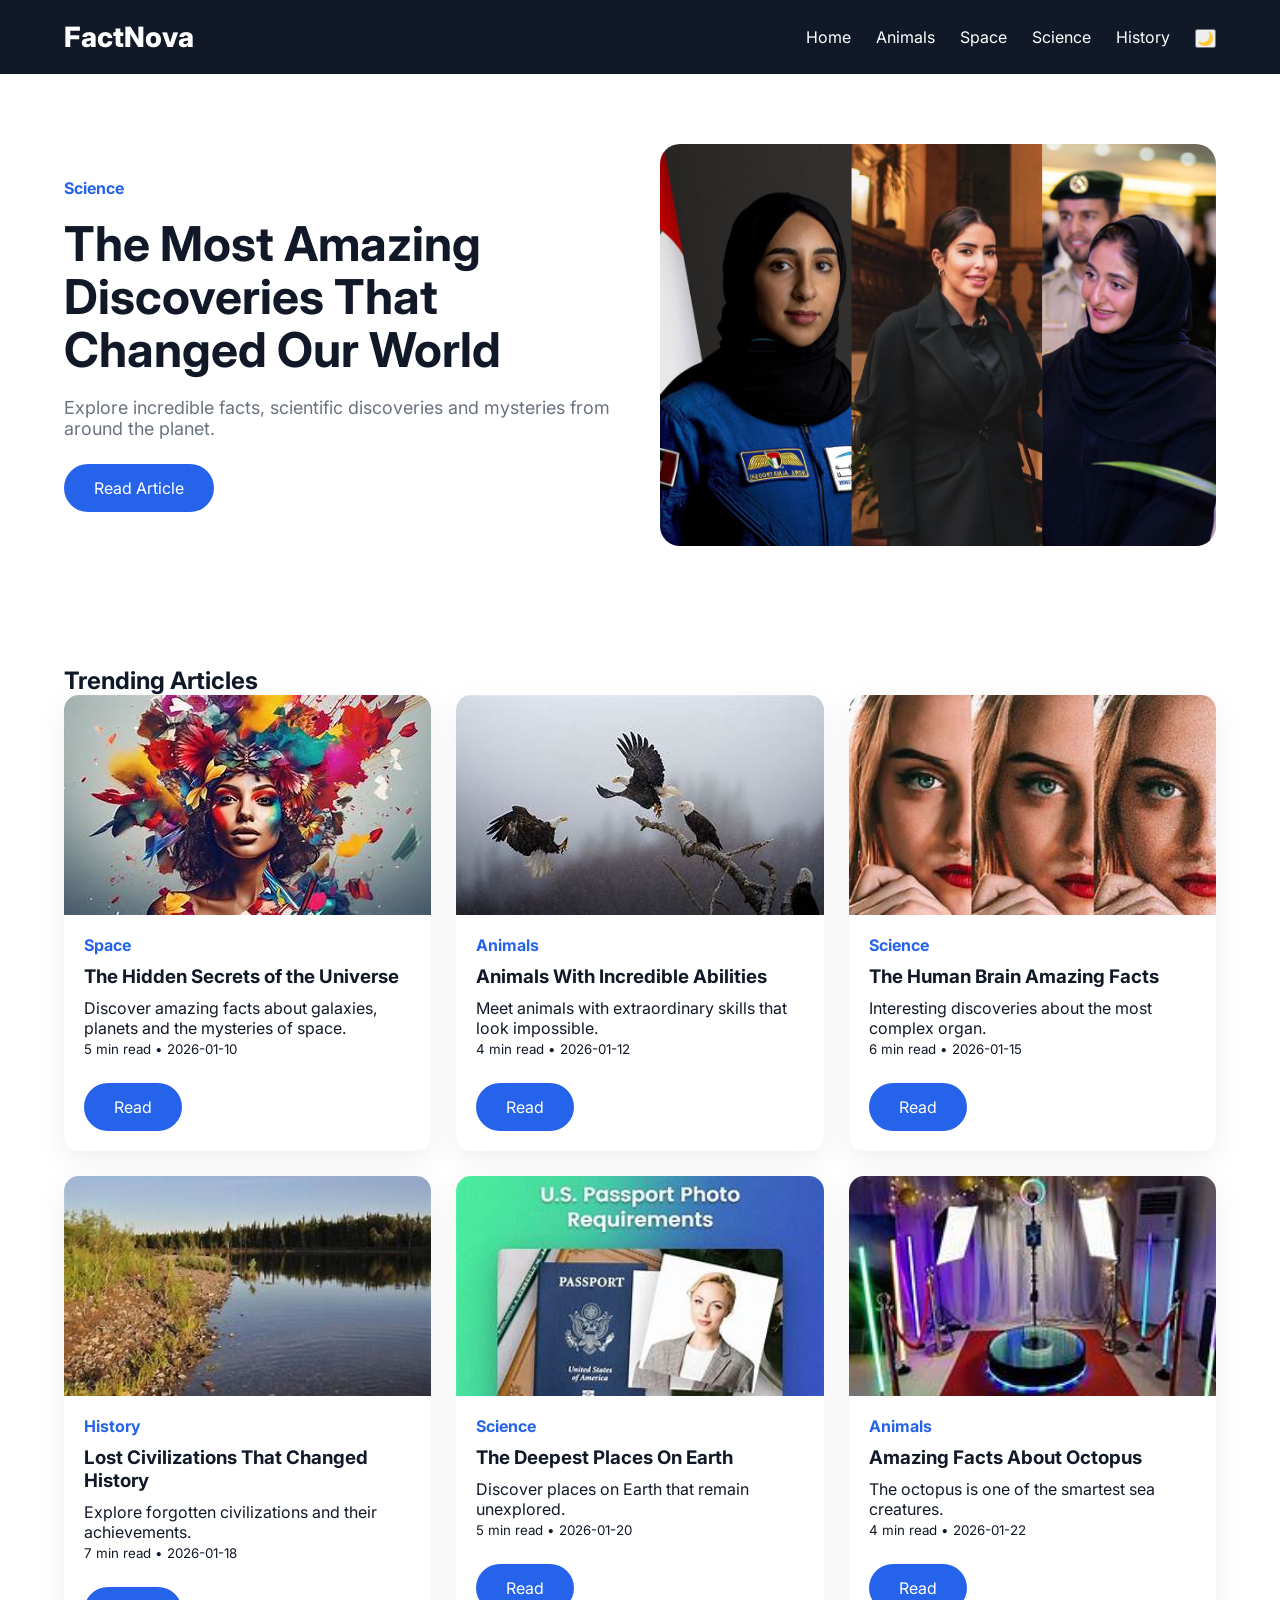
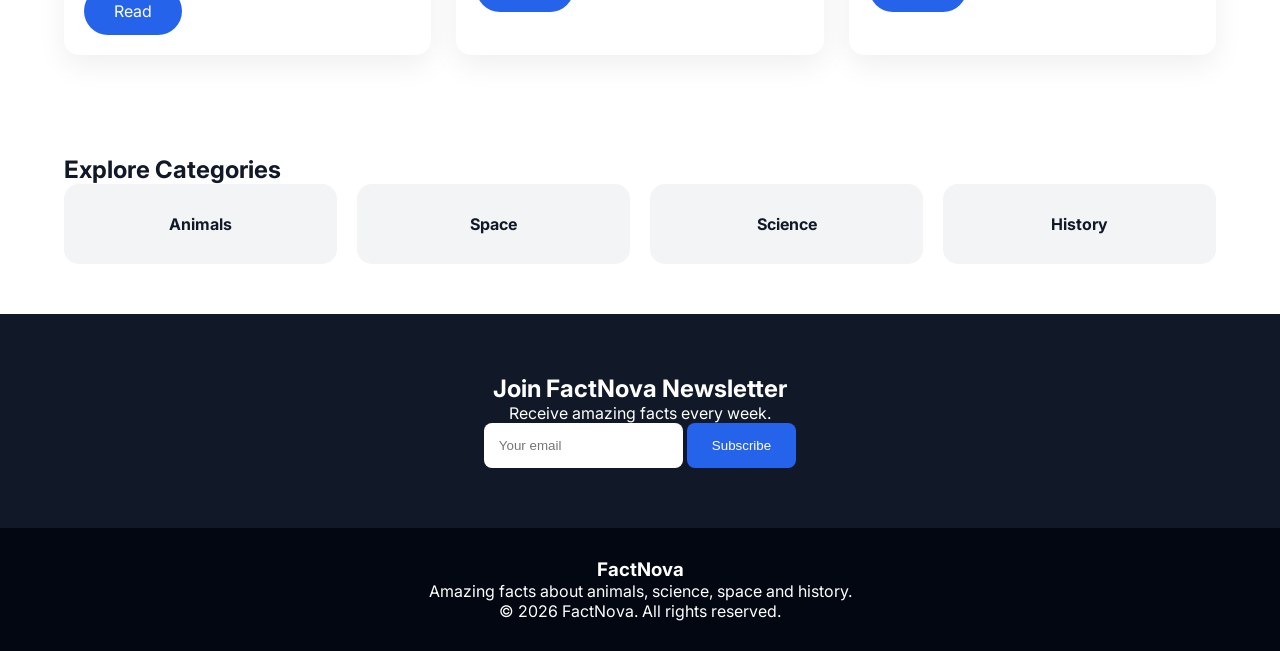
==== index.html @ 646c8212 "First commit" ====
<!DOCTYPE html>
<html lang="en">

<head>
<meta charset="UTF-8">
<meta name="viewport" content="width=device-width, initial-scale=1.0">

<title>FactNova - Amazing Facts About Everything</title>

<meta name="description" content="Discover amazing facts about animals, space, science, history and mysterious places.">

<meta property="og:title" content="FactNova">
<meta property="og:description" content="Explore the world's most fascinating facts.">
<meta property="og:type" content="website">

<link rel="icon" href="assets/favicon.png">

<link rel="stylesheet" href="css/style.css">
<link rel="stylesheet" href="css/responsive.css">

</head>


<body>


<!-- HEADER -->
<div id="header"></div>



<!-- HERO -->

<section class="hero">

<div class="hero-content">

<span class="category">
Science
</span>

<h1>
The Most Amazing Discoveries That Changed Our World
</h1>

<p>
Explore incredible facts, scientific discoveries and mysteries from around the planet.
</p>

<a href="article.html?id=1" class="btn">
Read Article
</a>

</div>


<div class="hero-image">

<img src="assets/images/hero.jpg" alt="FactNova featured article">

</div>


</section>



<!-- TRENDING -->

<section class="container">

<h2>
Trending Articles
</h2>


<div id="trending" class="articles-grid"></div>


</section>



<!-- CATEGORIES -->


<section class="container categories">


<h2>
Explore Categories
</h2>


<div class="category-grid">


<a href="category.html?cat=Animals">
Animals
</a>


<a href="category.html?cat=Space">
Space
</a>


<a href="category.html?cat=Science">
Science
</a>


<a href="category.html?cat=History">
History
</a>


</div>


</section>





<!-- NEWSLETTER -->

<section class="newsletter">


<h2>
Join FactNova Newsletter
</h2>


<p>
Receive amazing facts every week.
</p>


<form>

<input 
type="email" 
placeholder="Your email">


<button>
Subscribe
</button>


</form>


</section>




<!-- FOOTER -->

<div id="footer"></div>



<script src="js/app.js"></script>


</body>

</html>
---- css/style.css ----
@import url('https://fonts.googleapis.com/css2?family=Inter:wght@400;600;700;800&display=swap');


:root{

--primary:#2563eb;
--dark:#111827;
--light:#ffffff;
--gray:#6b7280;

}



*{

margin:0;
padding:0;
box-sizing:border-box;

}



body{

font-family:'Inter',sans-serif;
background:#fff;
color:#111827;

}



img{

max-width:100%;
display:block;

}



a{

text-decoration:none;
color:inherit;

}



.container{

width:90%;
max-width:1200px;
margin:auto;
padding:50px 0;

}



/* HEADER */


header{

background:var(--dark);
color:white;
padding:20px 5%;

}


.navbar{

display:flex;
justify-content:space-between;
align-items:center;

}



.logo{

font-size:28px;
font-weight:800;

}



nav ul{

display:flex;
gap:25px;
list-style:none;

}



nav a:hover{

color:#60a5fa;

}




/* HERO */


.hero{

display:flex;
align-items:center;
gap:40px;
padding:70px 5%;

}


.hero-content{

flex:1;

}


.hero h1{

font-size:48px;
line-height:1.1;
margin:20px 0;

}



.hero p{

color:var(--gray);
font-size:18px;

}



.category{

color:var(--primary);
font-weight:700;

}



.hero-image{

flex:1;

}



.hero-image img{

border-radius:20px;

}



.btn{

display:inline-block;
margin-top:25px;
background:var(--primary);
color:white;
padding:14px 30px;
border-radius:30px;

}




/* ARTICLES */


.articles-grid{

display:grid;
grid-template-columns:repeat(3,1fr);
gap:25px;

}



.card{

border-radius:15px;
overflow:hidden;
background:white;
box-shadow:0 10px 30px #0001;

}


.card img{

height:220px;
width:100%;
object-fit:cover;

}


.card-content{

padding:20px;

}


.card h3{

margin:10px 0;

}




/* CATEGORY */


.category-grid{

display:grid;
grid-template-columns:repeat(4,1fr);
gap:20px;

}



.category-grid a{

padding:30px;
background:#f3f4f6;
text-align:center;
border-radius:15px;
font-weight:bold;

}



/* NEWSLETTER */


.newsletter{

background:#111827;
color:white;
padding:60px 5%;
text-align:center;

}



.newsletter input{

padding:15px;
border-radius:8px;
border:none;

}


.newsletter button{

padding:15px 25px;
background:#2563eb;
color:white;
border:none;
border-radius:8px;

}



/* FOOTER */


footer{

background:#030712;
color:white;
text-align:center;
padding:30px;

}
.dark{

background:#0f172a;
color:white;

}


.dark .card{

background:#1e293b;

}


.dark .category-grid a{

background:#1e293b;
color:white;

}


.dark header{

background:#020617;

}
.article-page{

width:90%;
max-width:900px;
margin:auto;
padding:50px 0;

}


.article-cover{

width:100%;
border-radius:20px;

}


.article-info{

margin:30px 0;

}


.article-info h1{

font-size:45px;
margin:20px 0;

}


.article-text{

font-size:18px;
line-height:1.8;

}


.toc{

background:#f3f4f6;
padding:20px;
border-radius:15px;
margin:30px 0;

}



.ad-box{

height:120px;
background:#eee;
display:flex;
align-items:center;
justify-content:center;
margin:40px 0;
color:#777;

}


.share{

margin:40px 0;

}
---- css/responsive.css ----
@media(max-width:900px){


.hero{

flex-direction:column;

}



.hero h1{

font-size:35px;

}



.articles-grid{

grid-template-columns:repeat(2,1fr);

}



.category-grid{

grid-template-columns:repeat(2,1fr);

}



}



@media(max-width:600px){


nav ul{

display:none;

}



.articles-grid{

grid-template-columns:1fr;

}



.category-grid{

grid-template-columns:1fr;

}



.container{

width:95%;

}


}
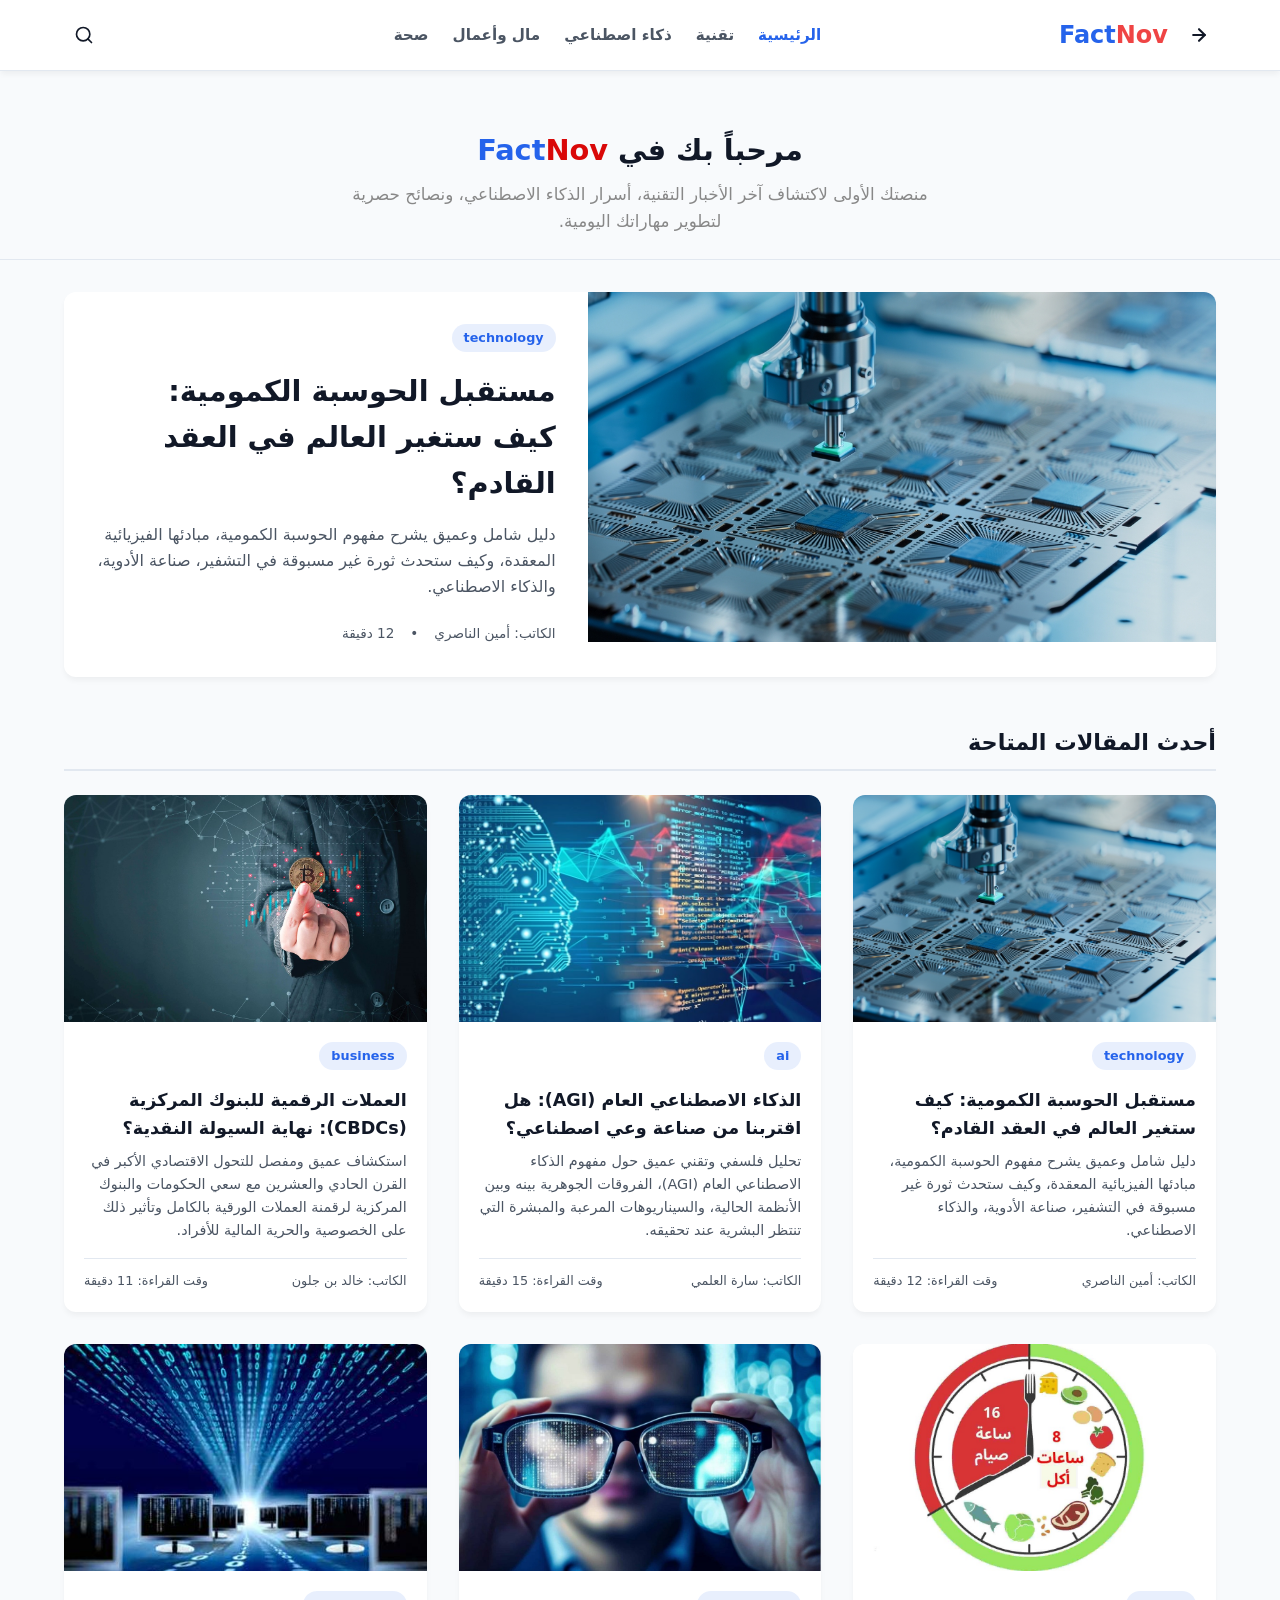
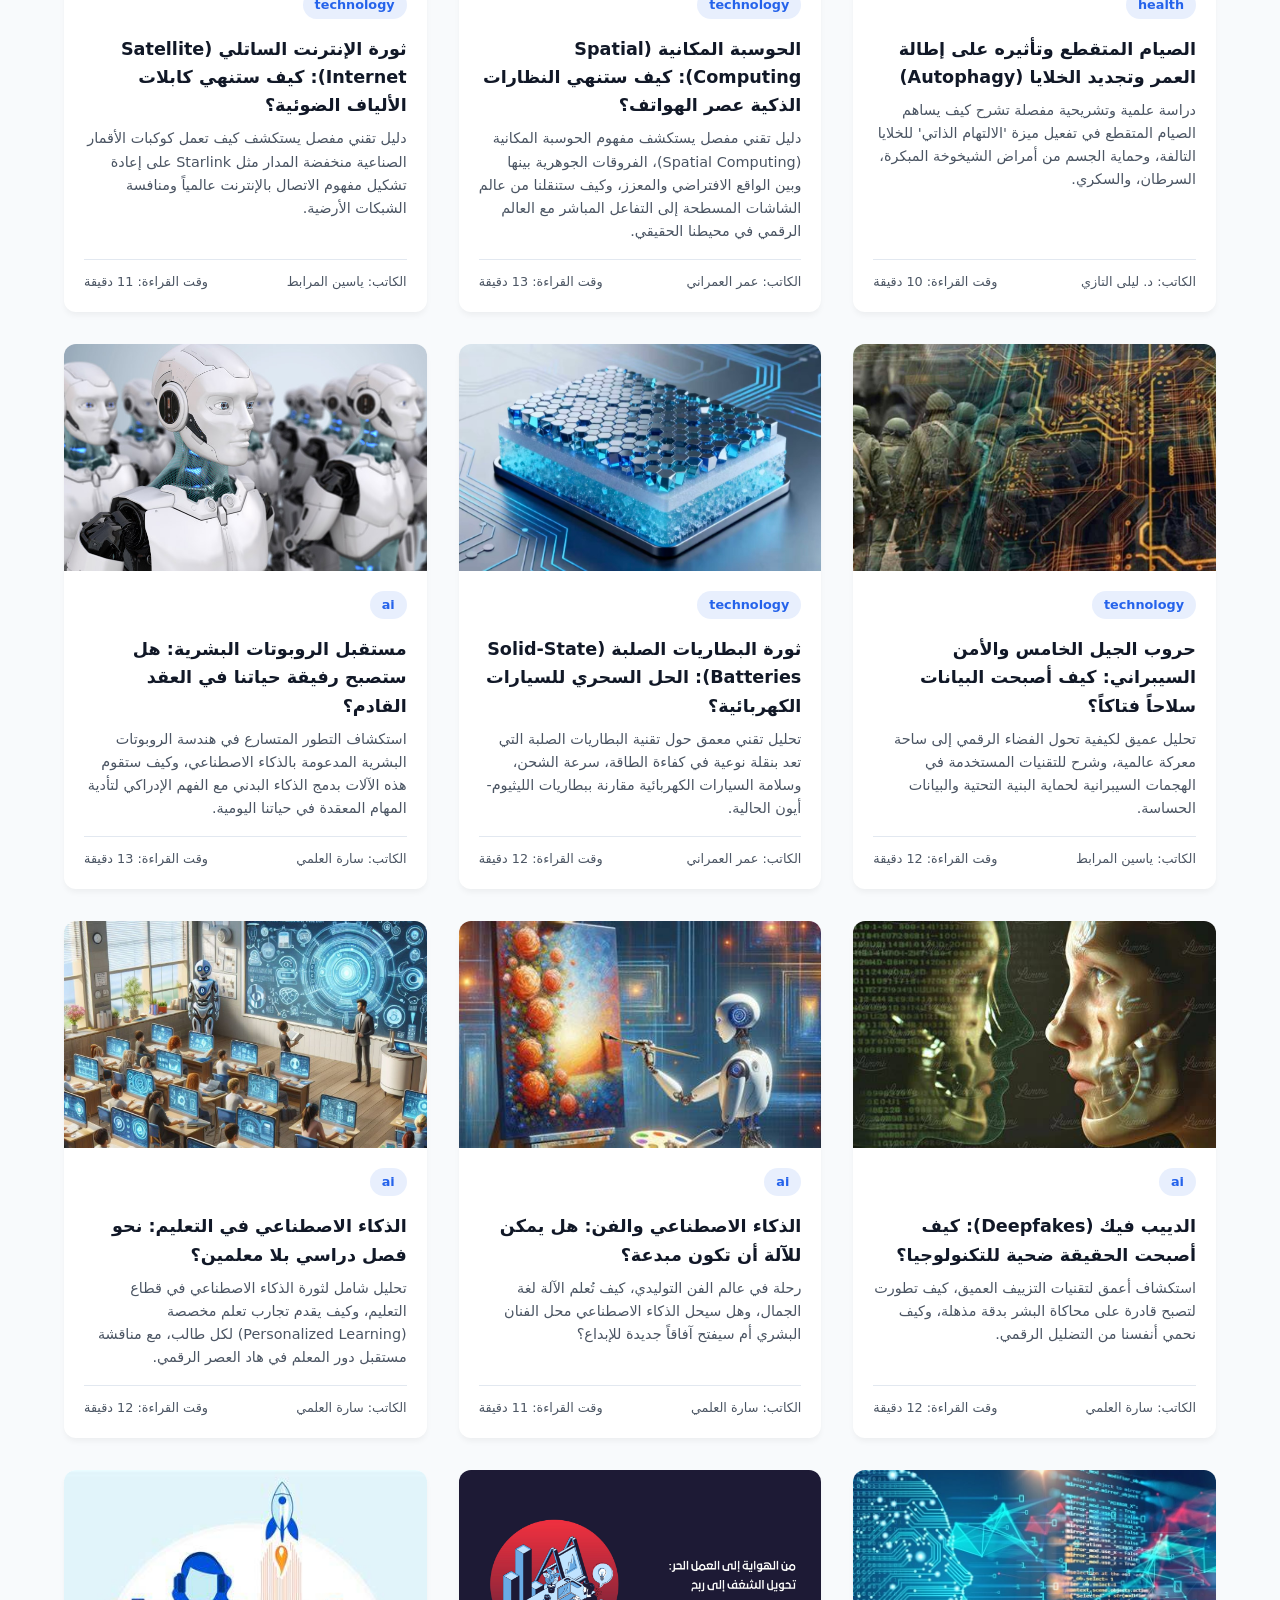
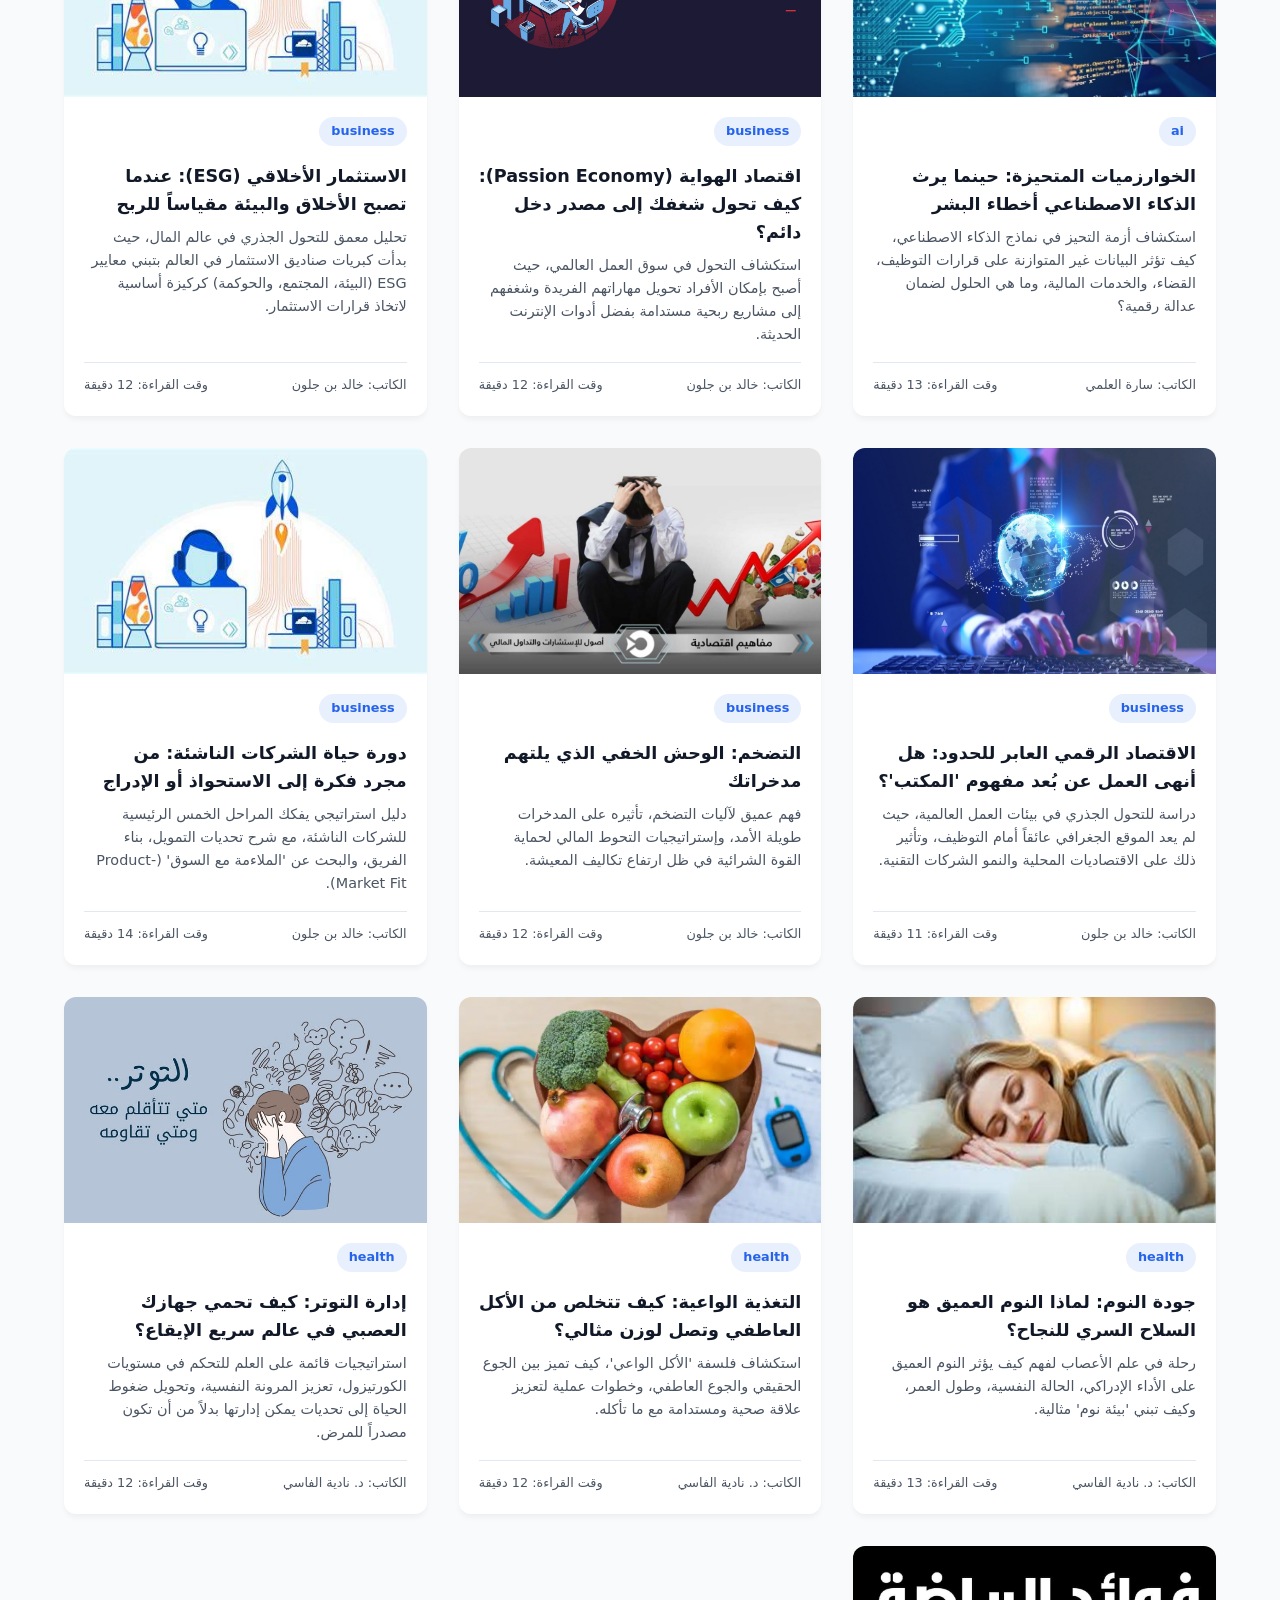
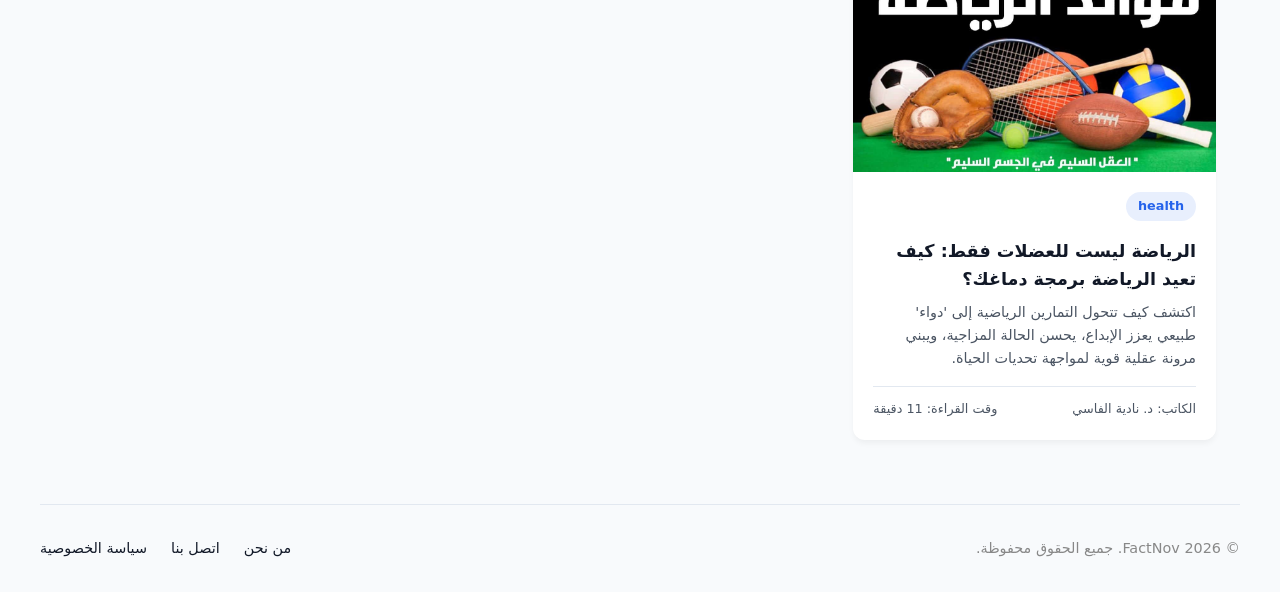
==== commit 6f1fd3d4: "Update website" ====
--- a/index.html
+++ b/index.html
@@ -1,173 +1,157 @@
 <!DOCTYPE html>
-<html lang="en">
+<html lang="ar" dir="rtl">
+<head>
+  <meta charset="UTF-8">
+  <meta name="viewport" content="width=device-width, initial-scale=1.0">
+  <title>FactNov - الرئيسية</title>
+  <link rel="stylesheet" href="assets/css/style.css">
+  <link rel="stylesheet" href="assets/css/responsive.css">
+  <link rel="stylesheet" href="assets/css/dark.css">
+  <link rel="stylesheet" href="assets/css/animations.css">
+</head>
+<body>
+  <header>
+    <div class="container header-inner">
+      <div class="logo-wrapper" style="display: flex; align-items: center; gap: 8px;">
+        <a href="index.html" class="back-home-btn" aria-label="الرجوع للرئيسية">
+          <svg xmlns="http://www.w3.org/2000/svg" width="20" height="20" viewBox="0 0 24 24" fill="none" stroke="currentColor" stroke-width="2.5" stroke-linecap="round" stroke-linejoin="round" style="transform: rotate(180deg);">
+            <line x1="19" y1="12" x2="5" y2="12"></line>
+            <polyline points="12 19 5 12 12 5"></polyline>
+          </svg>
+        </a>
+        <a href="index.html" class="logo">Fact<span>Nov</span></a>
+      </div>
+      
+      <nav class="main-nav" id="main-nav">
+        <ul>
+          <li><a href="index.html" class="active">الرئيسية</a></li>
+          <li><a href="category.html?category=technology">تقنية</a></li>
+          <li><a href="category.html?category=ai">ذكاء اصطناعي</a></li>
+          <li><a href="category.html?category=business">مال وأعمال</a></li>
+          <li><a href="category.html?category=health">صحة</a></li>
+        </ul>
+      </nav>
+      <div class="controls" style="display: flex; align-items: center; gap: 0.75rem;">
+        <button class="btn-icon" id="dark-mode-toggle" aria-label="تغيير المظهر"></button>
+        <button class="btn-icon" onclick="location.href='search.html'" aria-label="البحث">
+          <svg xmlns="http://www.w3.org/2000/svg" width="20" height="20" viewBox="0 0 24 24" fill="none" stroke="currentColor" stroke-width="2" stroke-linecap="round" stroke-linejoin="round"><circle cx="11" cy="11" r="8"/><line x1="21" y1="21" x2="16.65" y2="16.65"/></svg>
+        </button>
+        <button class="hamburger" id="hamburger" aria-label="فتح القائمة">
+          <span></span>
+          <span></span>
+          <span></span>
+        </button>
+      </div>
+    </div>
+  </header>
+<div class="site-intro-box" style="margin-top: 2rem; margin-bottom: 2rem; text-align: center; padding: 1.5rem; border-bottom: 1px solid var(--border-color);">
+    <h2 style="font-size: 1.8rem; font-weight: 800; color: var(--text-color); margin-bottom: 0.5rem;">مرحباً بك في <span style="color: var(--primary);">Fact</span><span style="color: #d90808;">Nov</span></h2>
+    <p style="font-size: 1.05rem; color: var(--text-muted-color, #888); max-width: 600px; margin: 0 auto; line-height: 1.6;">
+      منصتك الأولى لاكتشاف آخر الأخبار التقنية، أسرار الذكاء الاصطناعي، ونصائح حصرية لتطوير مهاراتك اليومية.
+    </p>
+  </div>
+  <main class="container">
+    <section class="hero-sec" id="hero-sec-target"></section>
+    <section style="margin-top: 3rem;">
+      <div class="grid-section-header">
+        <h2 class="section-title">أحدث المقالات المتاحة</h2>
+      </div>
+      <div class="articles-grid" id="latest-articles-target"></div>
+    </section>
+  </main>
 
-<head>
-<meta charset="UTF-8">
-<meta name="viewport" content="width=device-width, initial-scale=1.0">
+  <script src="assets/js/articles.js"></script>
+  <script src="assets/js/darkmode.js"></script>
+  <script src="assets/js/app.js"></script>
+  
+  <script>
+    document.addEventListener('DOMContentLoaded', async () => {
+      // 1. تفعيل زر القائمة (Hamburger Menu) مباشرة لحل مشكلة عدم استجابته
+      const hamburger = document.getElementById('hamburger');
+      const mainNav = document.getElementById('main-nav');
+      
+      if (hamburger && mainNav) {
+        // نضمن إزالة أي Event Listener قديم تفادياً للتعارض وتفعيل كليك مباشر
+        hamburger.onclick = () => {
+          hamburger.classList.toggle('active');
+          mainNav.classList.toggle('active');
+        };
+      }
 
-<title>FactNova - Amazing Facts About Everything</title>
+      // 2. جلب المقالات وعرضها بالصفحة الرئيسية
+      try {
+        const articles = await ArticleEngine.fetchAll();
+        if (articles.length === 0) return;
 
-<meta name="description" content="Discover amazing facts about animals, space, science, history and mysterious places.">
+        const featured = articles.find(a => a.featured) || articles[0];
+        const heroTarget = document.getElementById('hero-sec-target');
+        if (heroTarget) {
+          heroTarget.innerHTML = `
+            <div class="hero-card fade-in" onclick="location.href='article.html?id=${featured.id}'">
+              <div class="hero-image-wrapper">
+                <img src="${featured.image}" alt="${featured.title}" onerror="this.onerror=null; this.src='assets/images/default.webp';">
+              </div>
+              <div class="hero-content">
+                <span class="badge">${featured.category}</span>
+                <h1 class="hero-title">${featured.title}</h1>
+                <p class="hero-desc">${featured.description}</p>
+                <div class="meta-info">
+                  <span>الكاتب: ${featured.author}</span>
+                  <span>•</span>
+                  <span>${featured.readTime}</span>
+                </div>
+              </div>
+            </div>
+          `;
+        }
 
-<meta property="og:title" content="FactNova">
-<meta property="og:description" content="Explore the world's most fascinating facts.">
-<meta property="og:type" content="website">
+        const gridTarget = document.getElementById('latest-articles-target');
+        if (gridTarget) {
+          gridTarget.innerHTML = ""; // تصفية الديف قبل التعبئة
+          articles.forEach(art => {
+            gridTarget.innerHTML += ArticleEngine.createCardHTML(art);
+          });
+        }
+      } catch (error) {
+        console.error("خطأ أثناء تعبئة المقالات بالرئيسية:", error);
+      }
+    });
+  </script>
 
-<link rel="icon" href="assets/favicon.png">
+  <footer>
+    <div class="container footer-inner" style="display: flex; justify-content: space-between; align-items: center; padding: 2rem 0; border-top: 1px solid var(--border-color); margin-top: 4rem; flex-wrap: wrap; gap: 1rem;">
+      <p class="text-muted" style="margin: 0; font-size: 0.9rem; color: var(--text-muted-color, #888);">© 2026 FactNov. جميع الحقوق محفوظة.</p>
+      
+      <div class="footer-links" style="display: flex; gap: 1.5rem;">
+        <a href="about.html" class="footer-link">من نحن</a>
+        <a href="contact.html" class="footer-link">اتصل بنا</a>
+        <a href="privacy.html" class="footer-link">سياسة الخصوصية</a>
+      </div>
+    </div>
+  </footer>
 
-<link rel="stylesheet" href="css/style.css">
-<link rel="stylesheet" href="css/responsive.css">
-
-</head>
-
-
-<body>
-
-
-<!-- HEADER -->
-<div id="header"></div>
-
-
-
-<!-- HERO -->
-
-<section class="hero">
-
-<div class="hero-content">
-
-<span class="category">
-Science
-</span>
-
-<h1>
-The Most Amazing Discoveries That Changed Our World
-</h1>
-
-<p>
-Explore incredible facts, scientific discoveries and mysteries from around the planet.
-</p>
-
-<a href="article.html?id=1" class="btn">
-Read Article
-</a>
-
-</div>
-
-
-<div class="hero-image">
-
-<img src="assets/images/hero.jpg" alt="FactNova featured article">
-
-</div>
-
-
-</section>
-
-
-
-<!-- TRENDING -->
-
-<section class="container">
-
-<h2>
-Trending Articles
-</h2>
-
-
-<div id="trending" class="articles-grid"></div>
-
-
-</section>
-
-
-
-<!-- CATEGORIES -->
-
-
-<section class="container categories">
-
-
-<h2>
-Explore Categories
-</h2>
-
-
-<div class="category-grid">
-
-
-<a href="category.html?cat=Animals">
-Animals
-</a>
-
-
-<a href="category.html?cat=Space">
-Space
-</a>
-
-
-<a href="category.html?cat=Science">
-Science
-</a>
-
-
-<a href="category.html?cat=History">
-History
-</a>
-
-
-</div>
-
-
-</section>
-
-
-
-
-
-<!-- NEWSLETTER -->
-
-<section class="newsletter">
-
-
-<h2>
-Join FactNova Newsletter
-</h2>
-
-
-<p>
-Receive amazing facts every week.
-</p>
-
-
-<form>
-
-<input 
-type="email" 
-placeholder="Your email">
-
-
-<button>
-Subscribe
-</button>
-
-
-</form>
-
-
-</section>
-
-
-
-
-<!-- FOOTER -->
-
-<div id="footer"></div>
-
-
-
-<script src="js/app.js"></script>
-
-
+  <style>
+    /* تنسيق روابط الفوتر مع التفاعل */
+    .footer-link {
+      color: var(--text-color);
+      text-decoration: none;
+      font-size: 0.9rem;
+      transition: color 0.3s ease;
+    }
+    .footer-link:hover {
+      color: var(--primary);
+    }
+    /* متجاوب مع شاشات الموبايل */
+    @media (max-width: 500px) {
+      .footer-inner {
+        flex-direction: column !important;
+        text-align: center;
+        justify-content: center !important;
+      }
+      .footer-links {
+        justify-content: center;
+      }
+    }
+  </style>
 </body>
-
 </html>
--- a/assets/css/style.css
+++ b/assets/css/style.css
@@ -0,0 +1,136 @@
+:root {
+  --primary: #2563eb;
+  --accent: #ef4444;
+  --bg-color: #f8fafc;
+  --text-color: #111827;
+  --text-muted: #4b5563;
+  --card-bg: #ffffff;
+  --border-color: #e2e8f0;
+  --shadow: 0 4px 6px -1px rgba(0, 0, 0, 0.05);
+  --radius: 12px;
+  --font-sans: system-ui, -apple-system, sans-serif;
+  --transition: all 0.3s ease;
+}
+
+* { box-sizing: border-box; margin: 0; padding: 0; }
+
+body {
+  font-family: var(--font-sans);
+  background-color: var(--bg-color);
+  color: var(--text-color);
+  line-height: 1.6;
+  transition: var(--transition);
+}
+
+.container { max-width: 1200px; margin: 0 auto; padding: 0 1.5rem; }
+
+header {
+  background-color: var(--card-bg);
+  border-bottom: 1px solid var(--border-color);
+  box-shadow: var(--shadow);
+  position: sticky;
+  top: 0;
+  z-index: 1000;
+}
+
+.header-inner { display: flex; justify-content: space-between; align-items: center; height: 70px; }
+
+.logo { font-size: 1.5rem; font-weight: 800; text-decoration: none; color: var(--primary); }
+.logo span { color: var(--accent); }
+
+.main-nav ul { display: flex; list-style: none; gap: 1.5rem; }
+.main-nav a { text-decoration: none; color: var(--text-muted); font-weight: 600; font-size: 0.95rem; }
+.main-nav a:hover, .main-nav a.active { color: var(--primary); }
+
+.controls { display: flex; gap: 0.5rem; }
+
+.btn-icon {
+  background: none; border: none; cursor: pointer; color: var(--text-color);
+  width: 40px; height: 40px; border-radius: 50%; display: grid; place-items: center; transition: var(--transition);
+}
+.btn-icon:hover { background-color: var(--border-color); }
+
+/* Hero Card */
+.hero-sec { margin: 2rem 0; }
+.hero-card {
+  display: grid; grid-template-columns: 1.2fr 1fr; background-color: var(--card-bg);
+  border-radius: var(--radius); overflow: hidden; box-shadow: var(--shadow); cursor: pointer; transition: var(--transition);
+}
+.hero-card:hover { transform: translateY(-4px); }
+.hero-image-wrapper { height: 350px; overflow: hidden; }
+.hero-image-wrapper img { width: 100%; height: 100%; object-fit: cover; }
+.hero-content { padding: 2rem; display: flex; flex-direction: column; justify-content: center; }
+
+.badge {
+  align-self: flex-start; background-color: rgba(37, 99, 235, 0.1); color: var(--primary);
+  padding: 0.25rem 0.75rem; border-radius: 50px; font-size: 0.8rem; font-weight: 700; margin-bottom: 1rem;
+}
+
+.hero-title { font-size: 1.8rem; margin-bottom: 1rem; font-weight: 800; }
+.hero-desc { color: var(--text-muted); margin-bottom: 1.5rem; }
+.meta-info { display: flex; gap: 1rem; font-size: 0.85rem; color: var(--text-muted); }
+
+/* Grid Cards */
+.grid-section-header { margin-bottom: 1.5rem; border-bottom: 2px solid var(--border-color); padding-bottom: 0.5rem; }
+.section-title { font-size: 1.4rem; font-weight: 800; }
+.articles-grid { display: grid; grid-template-columns: repeat(auto-fill, minmax(280px, 1fr)); gap: 2rem; margin-bottom: 3rem; }
+
+.article-card {
+  background-color: var(--card-bg); border-radius: var(--radius); overflow: hidden;
+  box-shadow: var(--shadow); display: flex; flex-direction: column; cursor: pointer; transition: var(--transition);
+}
+.article-card:hover { transform: translateY(-4px); }
+.card-img-wrapper { aspect-ratio: 16/10; overflow: hidden; }
+.card-img-wrapper img { width: 100%; height: 100%; object-fit: cover; }
+.card-content { padding: 1.25rem; display: flex; flex-direction: column; flex-grow: 1; }
+.card-title { font-size: 1.1rem; margin-bottom: 0.5rem; font-weight: 700; }
+.card-desc { color: var(--text-muted); font-size: 0.9rem; margin-bottom: 1rem; }
+.card-meta {
+  margin-top: auto; display: flex; justify-content: space-between; font-size: 0.8rem;
+  color: var(--text-muted); border-top: 1px solid var(--border-color); padding-top: 0.75rem;
+}
+/* تنسيق السهم الجديد */
+.back-home-btn {
+    display: flex;
+    align-items: center;
+    justify-content: center;
+    color: var(--text-color);
+    width: 32px;
+    height: 32px;
+    border-radius: 50%;
+    transition: all 0.3s ease;
+}
+
+.back-home-btn:hover {
+    background-color: var(--primary);
+    color: white;
+}
+
+
+
+/* إخفاء السهم في الصفحة الرئيسية (اختياري) */
+/* إلا بغيتيه يبان غير فصفحات المقالات والتصنيفات، زيد هاد السطر: */
+/* .home-page .back-home-btn { display: none; } */
+/* تنسيق زر السهم للرجوع للرئيسية */
+.back-home-btn {
+  display: flex;
+  align-items: center;
+  justify-content: center;
+  color: var(--text-color);
+  width: 35px;
+  height: 35px;
+  border-radius: 50%;
+  transition: all 0.3s ease;
+  margin-left: 5px;
+}
+
+.back-home-btn:hover {
+  background-color: var(--primary);
+  color: #ffffff;
+  transform: translateX(3px); /* حركة تفاعلية خفيفة لليسار فـ RTL */
+}
+
+/* التوافق مع الوضع المظلم */
+[data-theme="dark"] .back-home-btn {
+  color: #f8fafc;
+}
--- a/assets/css/responsive.css
+++ b/assets/css/responsive.css
@@ -0,0 +1,140 @@
+/* ==========================================
+   تنسيقات الشاشات الصغيرة (الهواتف)
+   ========================================== */
+@media (max-width: 768px) {
+  
+  /* إخفاء القائمة الأفقية العادية */
+  .main-nav {
+    position: fixed;
+    top: 70px;
+    right: -100%; /* مخفية تماماً خارج الشاشة على اليمين */
+    width: 260px;
+    height: calc(100vh - 70px);
+    background-color: var(--card-bg);
+    box-shadow: -4px 0 15px rgba(0, 0, 0, 0.1);
+    transition: right 0.4s cubic-bezier(0.4, 0, 0.2, 1);
+    padding: 2.5rem 1.5rem;
+    z-index: 1000;
+  }
+
+  /* إدخال القائمة بسلاسة للشاشة عند الضغط */
+  .main-nav.active {
+    right: 0;
+  }
+
+  /* تحويل روابط القائمة لترتيب عمودي مريح */
+  .main-nav ul {
+    flex-direction: column;
+    gap: 2rem !important;
+    align-items: flex-start;
+  }
+
+  .main-nav a {
+    font-size: 1.15rem;
+    font-weight: 700;
+    width: 100%;
+    padding-bottom: 0.5rem;
+    border-bottom: 1px solid var(--border-color);
+  }
+
+  /* زر الثلاث شرطات (Hamburger Menu) */
+  .hamburger {
+    display: flex !important;
+    flex-direction: column;
+    justify-content: space-between;
+    width: 24px;
+    height: 18px;
+    background: none;
+    border: none;
+    cursor: pointer;
+    z-index: 1001;
+    padding: 0;
+    outline: none;
+  }
+
+  .hamburger span {
+    display: block;
+    width: 100%;
+    height: 3px;
+    background-color: var(--text-color);
+    border-radius: 3px;
+    transition: all 0.3s ease;
+  }
+
+  /* حركة تحول الأشرطة الـ 3 إلى علامة إغلاق (X) عند التفعيل */
+  .hamburger.active span:nth-child(1) {
+    transform: translateY(7.5px) rotate(45deg);
+  }
+  
+  .hamburger.active span:nth-child(2) {
+    opacity: 0;
+    transform: translateX(-10px);
+  }
+  
+  .hamburger.active span:nth-child(3) {
+    transform: translateY(-7.5px) rotate(-45deg);
+  }
+
+  /* تعديلات المقال المميز (Hero Card) فالموبايل */
+  .hero-card {
+    grid-template-columns: 1fr !important;
+  }
+  
+  .hero-image-wrapper {
+    height: 220px !important;
+  }
+  
+  .hero-content {
+    padding: 1.5rem !important;
+  }
+  
+  .hero-title {
+    font-size: 1.4rem !important;
+  }
+}
+
+/* ==========================================
+   تنسيقات الشاشات الكبيرة (الكمبيوتر)
+   ========================================== */
+@media (min-width: 769px) {
+  /* إخفاء زر الشرطات فالحاسوب حيت القائمة ديجا باينة */
+  .hamburger {
+    display: none;
+  }
+}
+/* حل مشكلة تلاتة د الشرطات وتناسق المنيو فالموبايل */
+@media (max-width: 768px) {
+  .main-nav {
+    display: none; /* إخفاء تلقائي */
+    position: absolute;
+    top: 70px;
+    left: 0;
+    width: 100%;
+    background-color: var(--card-bg);
+    box-shadow: 0 4px 6px rgba(0,0,0,0.1);
+    padding: 1rem 0;
+    z-index: 999;
+  }
+
+  /* إظهار القائمة ملي كتكون active */
+  .main-nav.active {
+    display: block !important;
+  }
+
+  .main-nav ul {
+    flex-direction: column;
+    gap: 1rem;
+    padding: 0 1.5rem;
+  }
+
+  /* تحويل الشرطات لعلامة X عند الفتح */
+  .hamburger.active span:nth-child(1) {
+    transform: translateY(8px) rotate(45deg);
+  }
+  .hamburger.active span:nth-child(2) {
+    opacity: 0;
+  }
+  .hamburger.active span:nth-child(3) {
+    transform: translateY(-8px) rotate(-45deg);
+  }
+}
--- a/assets/css/dark.css
+++ b/assets/css/dark.css
@@ -0,0 +1,8 @@
+[data-theme="dark"] {
+  --bg-color: #0f172a;
+  --text-color: #f8fafc;
+  --text-muted: #94a3b8;
+  --card-bg: #1e293b;
+  --border-color: #334155;
+  --shadow: 0 4px 6px -1px rgba(0, 0, 0, 0.5);
+}
--- a/assets/css/animations.css
+++ b/assets/css/animations.css
@@ -0,0 +1,5 @@
+@keyframes fadeIn {
+  from { opacity: 0; transform: translateY(10px); }
+  to { opacity: 1; transform: translateY(0); }
+}
+.fade-in { animation: fadeIn 0.4s ease forwards; }
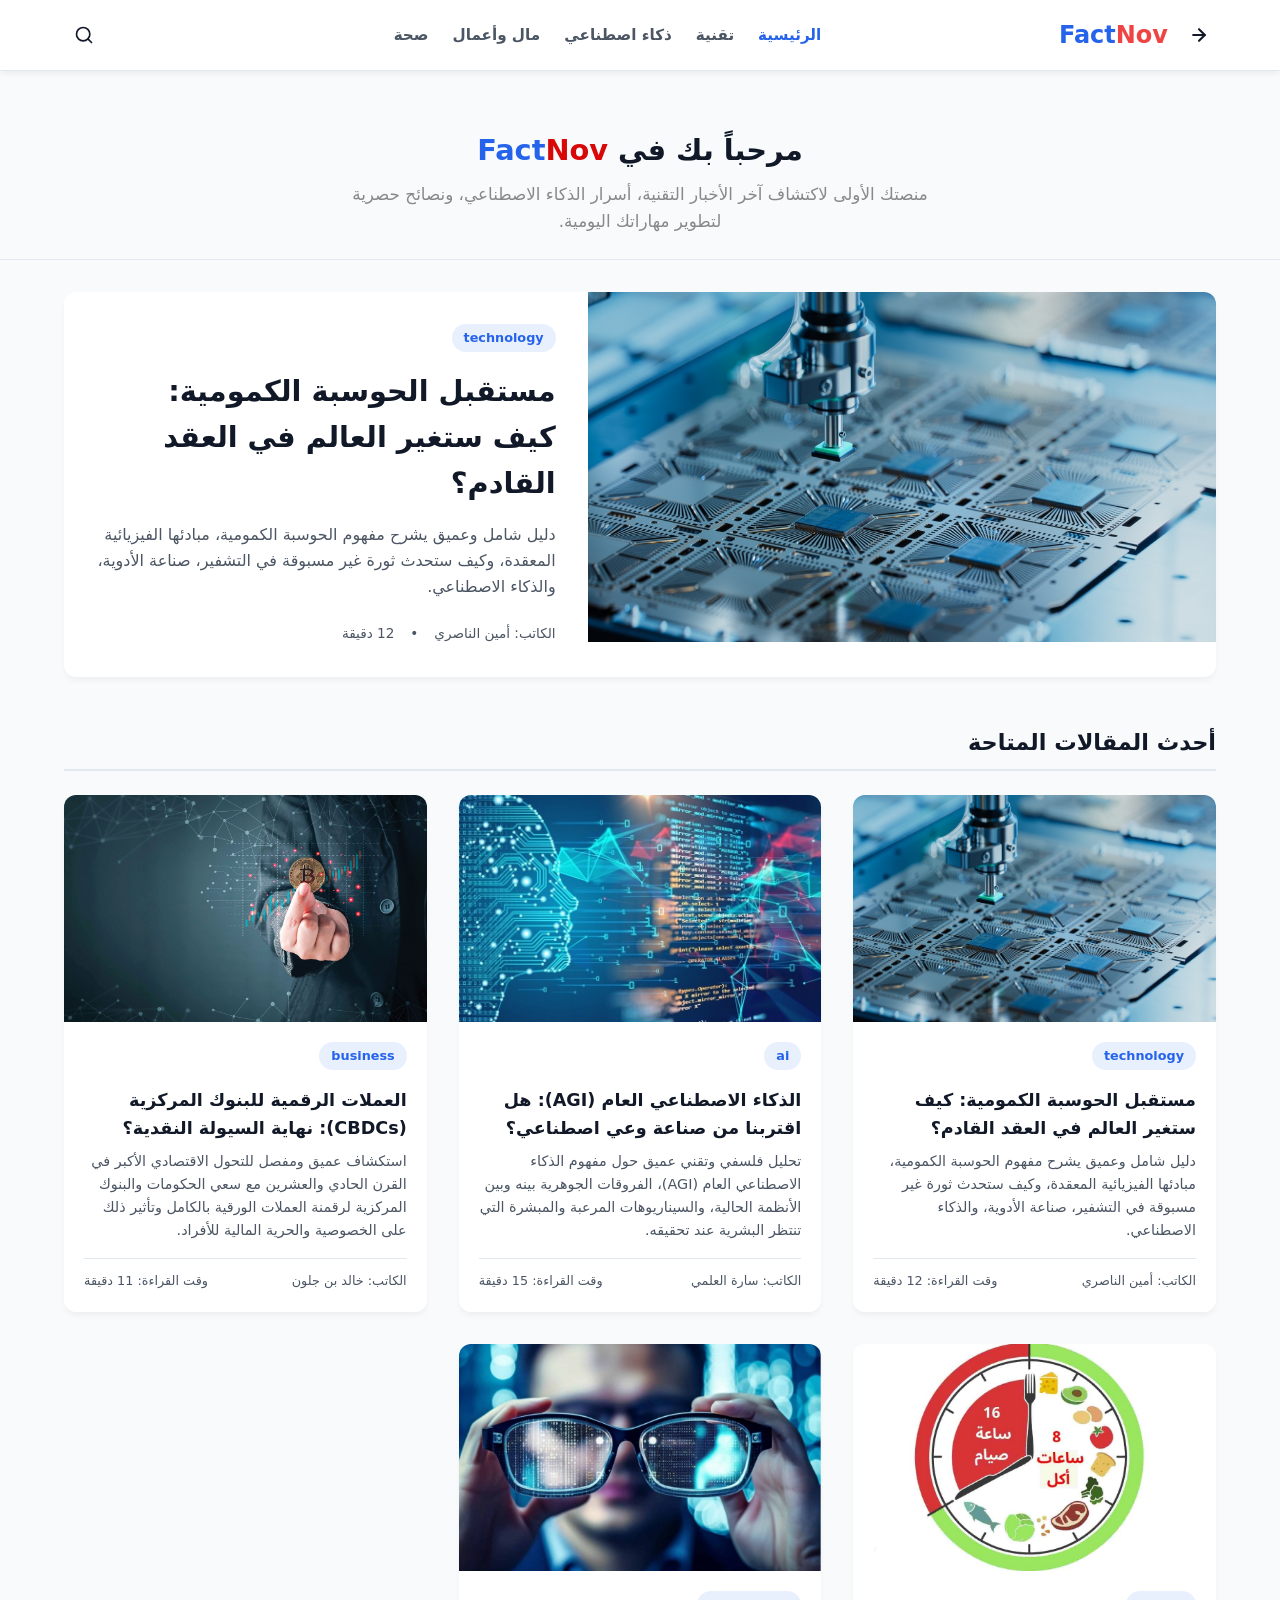
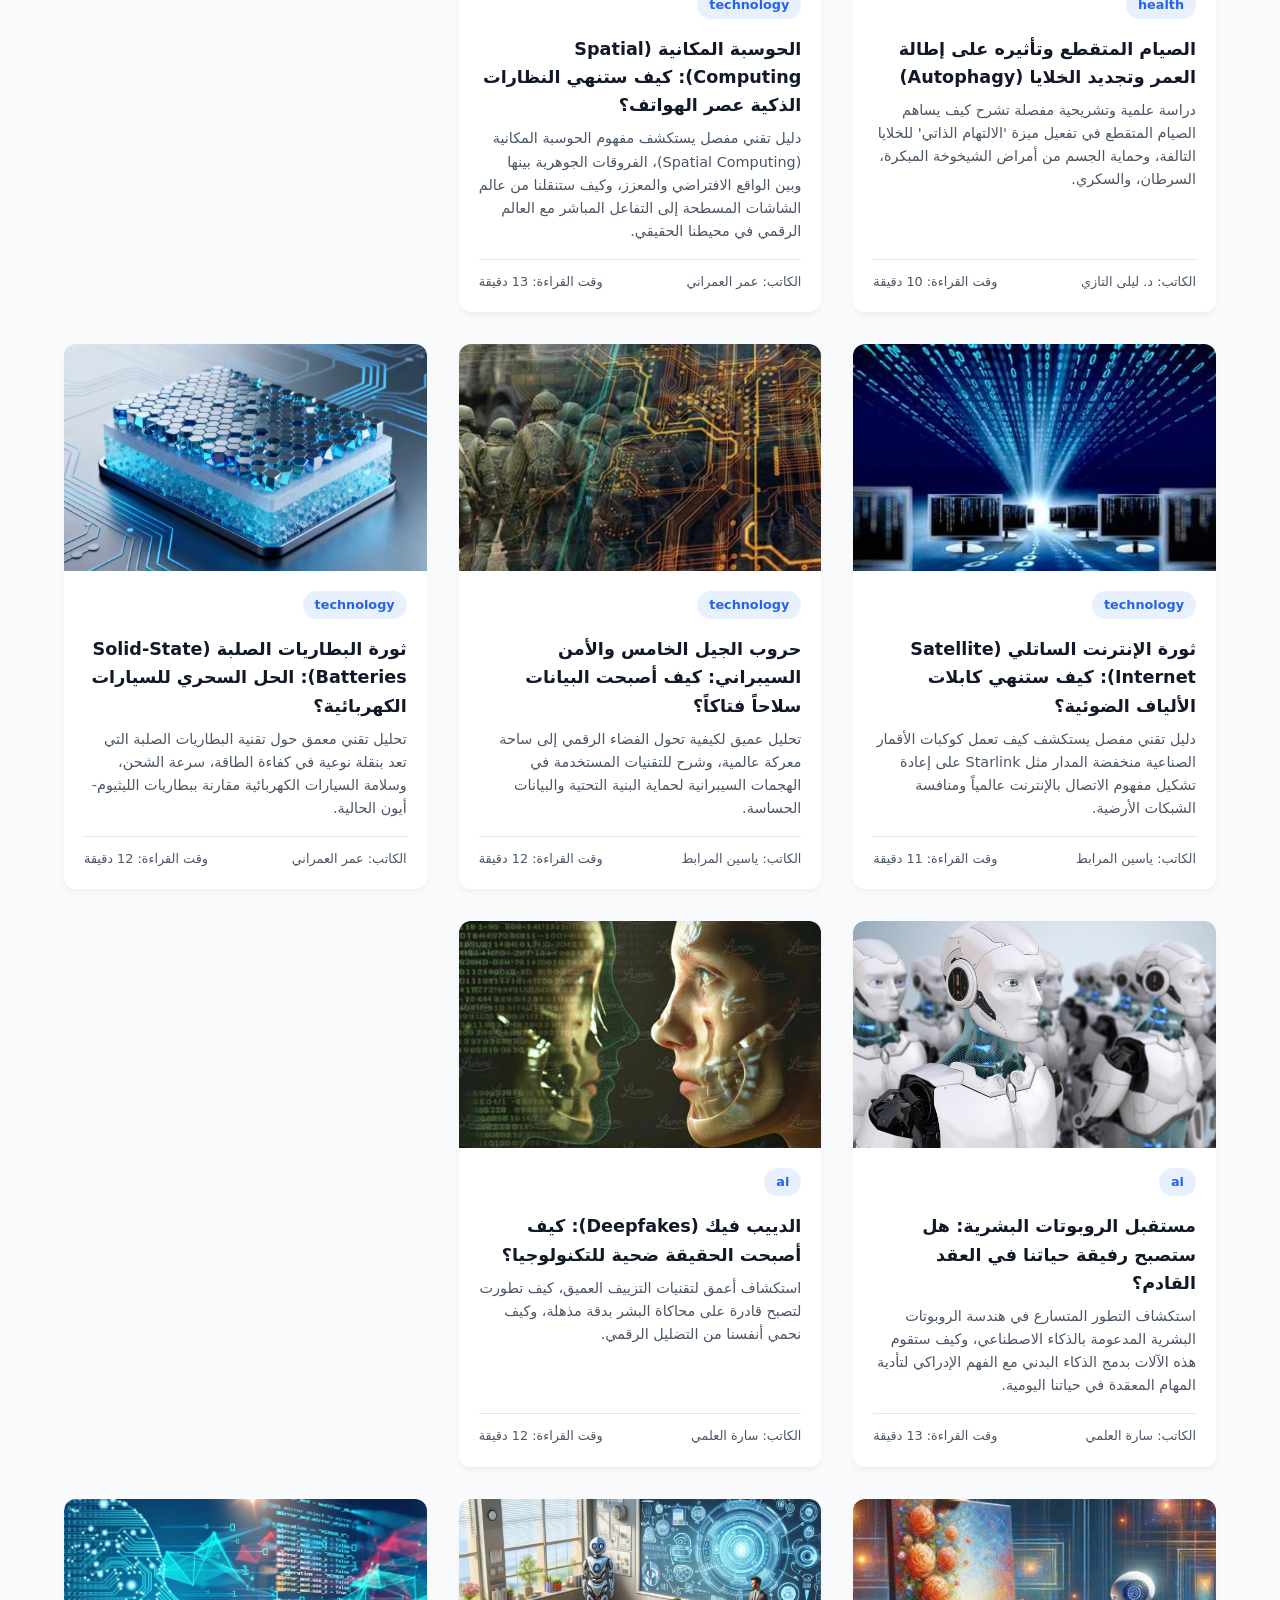
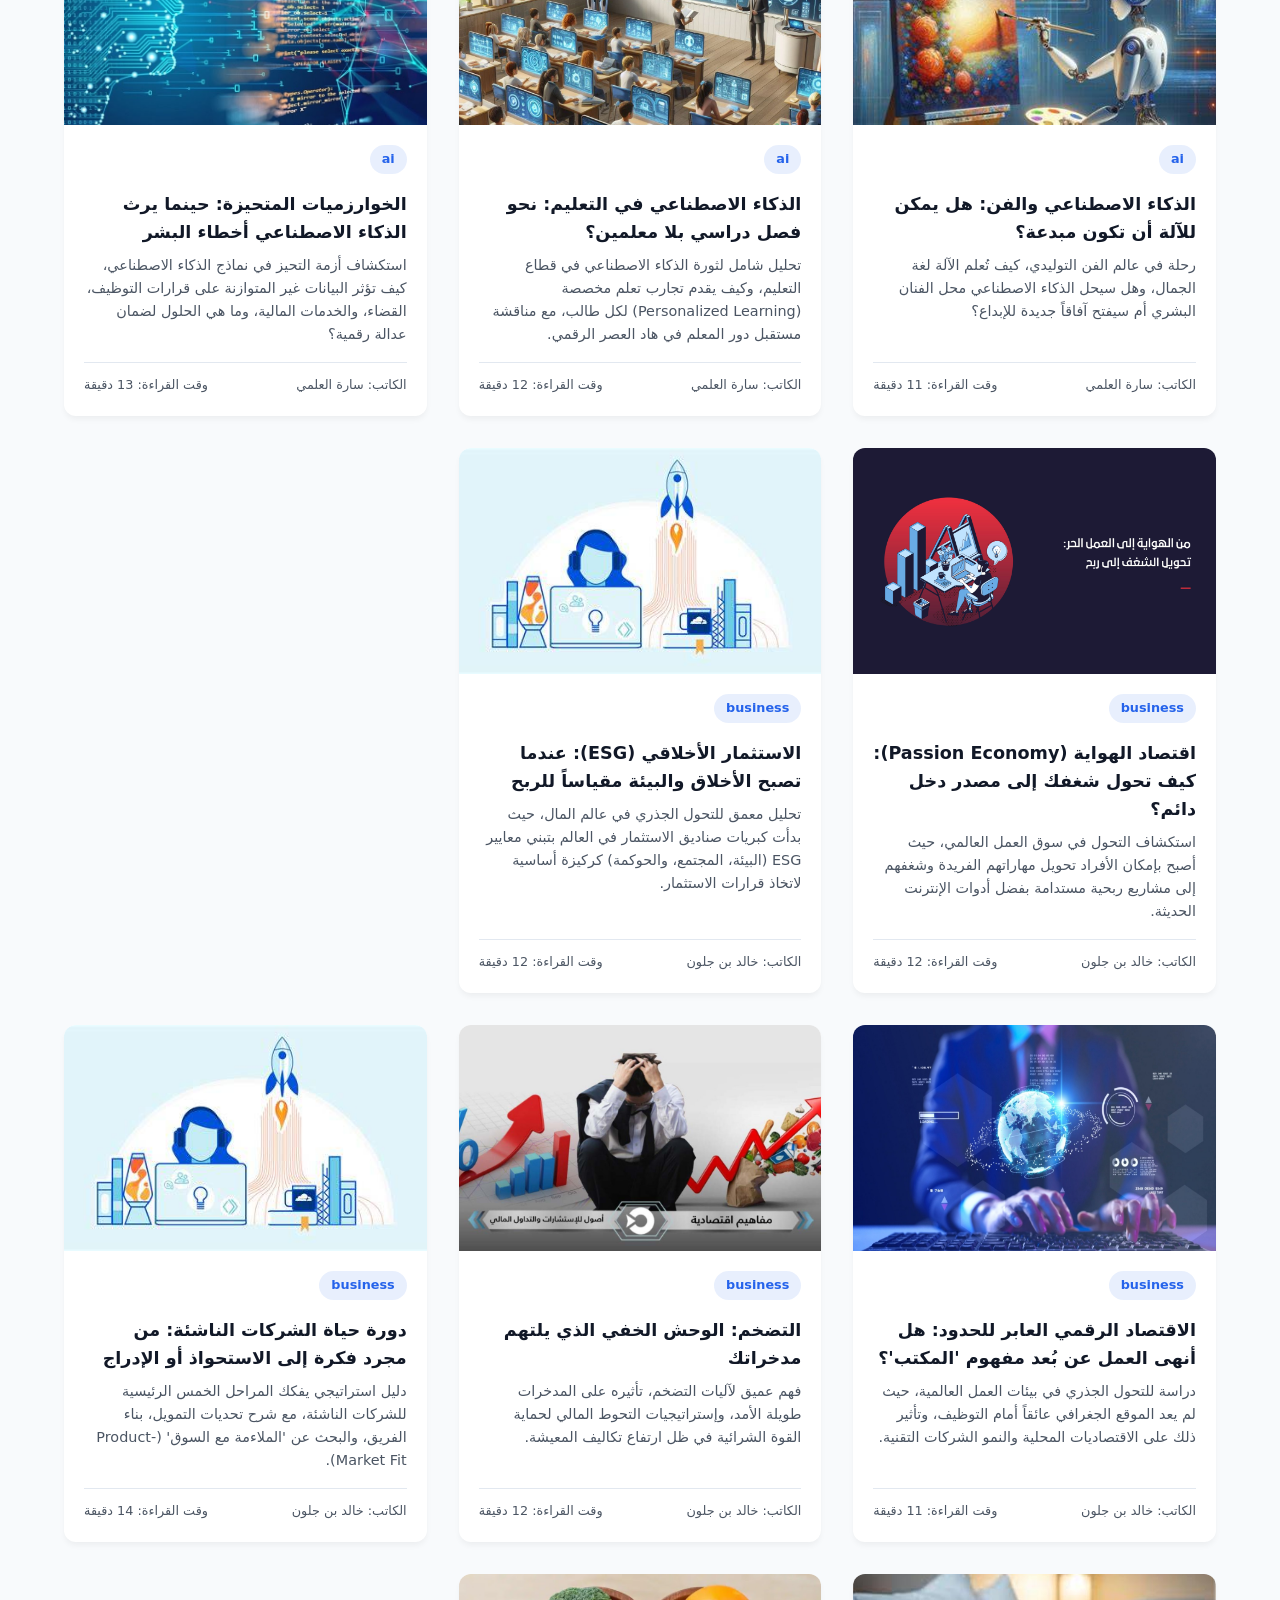
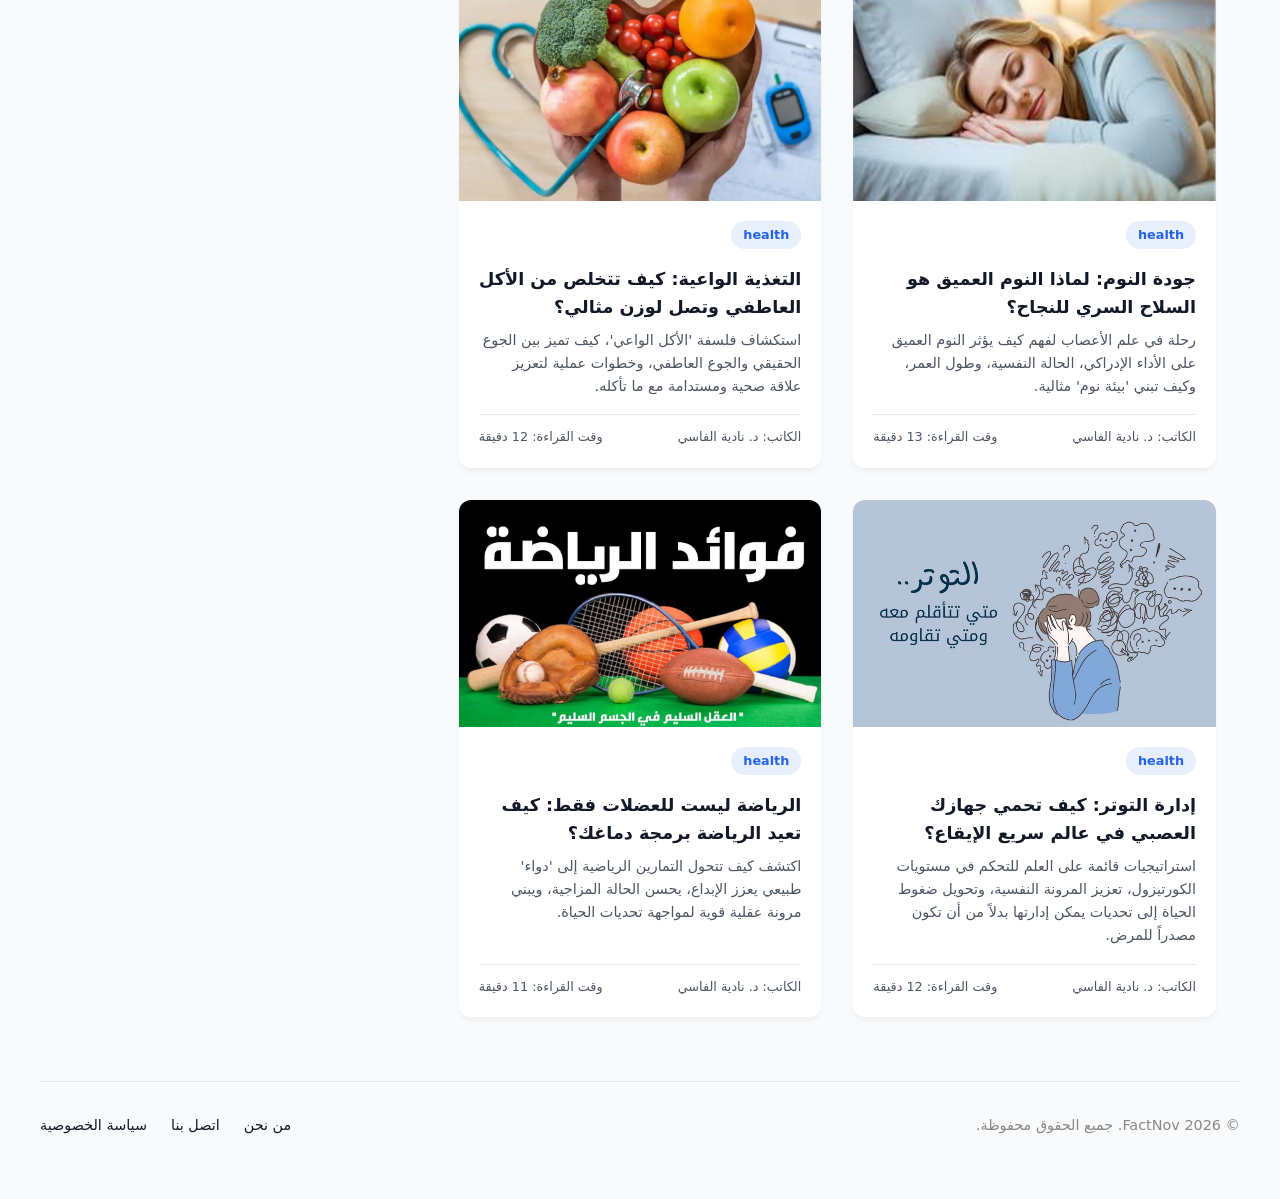
==== commit bdc764fd: "modif" ====
--- a/index.html
+++ b/index.html
@@ -12,6 +12,17 @@
 <body>
   <header>
     <div class="container header-inner">
+      <script>
+  atOptions = {
+    'key' : '374a60ede88dad103ca5ffb958645647',
+    'format' : 'iframe',
+    'height' : 50,
+    'width' : 320,
+    'params' : {}
+  };
+</script>
+<script src="https://www.highperformanceformat.com/374a60ede88dad103ca5ffb958645647/invoke.js"></script>
+
       <div class="logo-wrapper" style="display: flex; align-items: center; gap: 8px;">
         <a href="index.html" class="back-home-btn" aria-label="الرجوع للرئيسية">
           <svg xmlns="http://www.w3.org/2000/svg" width="20" height="20" viewBox="0 0 24 24" fill="none" stroke="currentColor" stroke-width="2.5" stroke-linecap="round" stroke-linejoin="round" style="transform: rotate(180deg);">
@@ -66,12 +77,11 @@
   
   <script>
     document.addEventListener('DOMContentLoaded', async () => {
-      // 1. تفعيل زر القائمة (Hamburger Menu) مباشرة لحل مشكلة عدم استجابته
+      // 1. تفعيل زر القائمة (Hamburger Menu)
       const hamburger = document.getElementById('hamburger');
       const mainNav = document.getElementById('main-nav');
       
       if (hamburger && mainNav) {
-        // نضمن إزالة أي Event Listener قديم تفادياً للتعارض وتفعيل كليك مباشر
         hamburger.onclick = () => {
           hamburger.classList.toggle('active');
           mainNav.classList.toggle('active');
@@ -108,15 +118,29 @@
         const gridTarget = document.getElementById('latest-articles-target');
         if (gridTarget) {
           gridTarget.innerHTML = ""; // تصفية الديف قبل التعبئة
-          articles.forEach(art => {
+          
+          articles.forEach((art, index) => {
+            // إضافة المقال الحالي
             gridTarget.innerHTML += ArticleEngine.createCardHTML(art);
+
+            // إضافة الإعلان بعد كل 5 مقالات
+            // إضافة الإعلان بعد كل 5 مقالات
+if ((index + 1) % 5 === 0) {
+  const adHTML = `
+    <div class="ad-container" style="text-align: center; margin: 20px 0; width: 100%;">
+       <script async="async" data-cfasync="false" src="https://pl30406455.effectivecpmnetwork.com/f1ea70a226eca110d7b804890f40b290/invoke.js"><\/script>
+<div id="container-f1ea70a226eca110d7b804890f40b290"></div>
+    </div>
+  `;
+  gridTarget.insertAdjacentHTML('beforeend', adHTML);
+}
           });
         }
       } catch (error) {
         console.error("خطأ أثناء تعبئة المقالات بالرئيسية:", error);
       }
     });
-  </script>
+</script>
 
   <footer>
     <div class="container footer-inner" style="display: flex; justify-content: space-between; align-items: center; padding: 2rem 0; border-top: 1px solid var(--border-color); margin-top: 4rem; flex-wrap: wrap; gap: 1rem;">
@@ -129,7 +153,19 @@
       </div>
     </div>
   </footer>
+<div class="ad-container" style="text-align: center; margin: 30px 0;">
+   <script>
+  atOptions = {
+    'key' : 'e23e4ba9f1f85d1d54d36d4e20bc1094',
+    'format' : 'iframe',
+    'height' : 250,
+    'width' : 300,
+    'params' : {}
+  };
+</script>
+<script src="https://www.highperformanceformat.com/e23e4ba9f1f85d1d54d36d4e20bc1094/invoke.js"></script>
 
+</div>
   <style>
     /* تنسيق روابط الفوتر مع التفاعل */
     .footer-link {
@@ -153,5 +189,8 @@
       }
     }
   </style>
+  <script src="https://pl30406452.effectivecpmnetwork.com/a4/bc/1c/a4bc1c97108eec4d9f546ca31b149c77.js"></script>
+<script src="https://pl30406453.effectivecpmnetwork.com/a0/9d/2d/a09d2d2cc92f344b801cc4735961b0c4.js"></script>
+
 </body>
 </html>
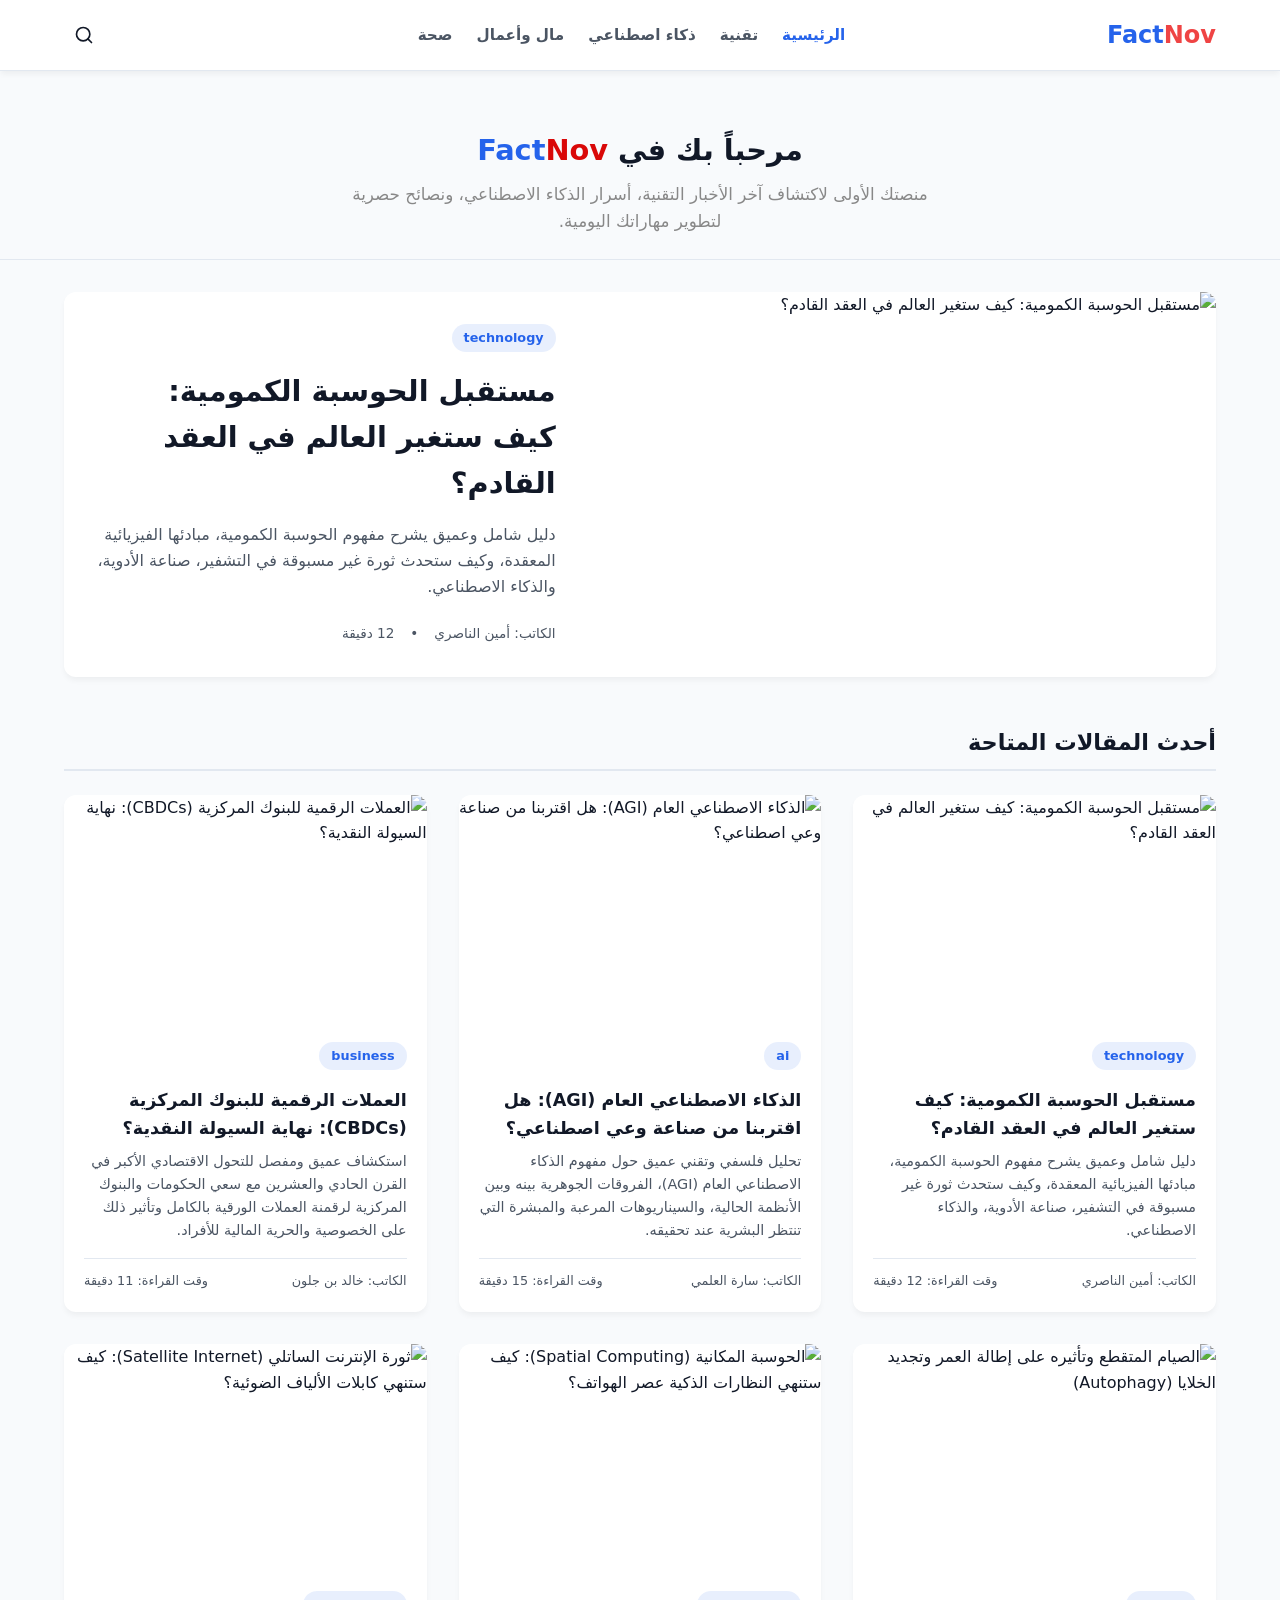
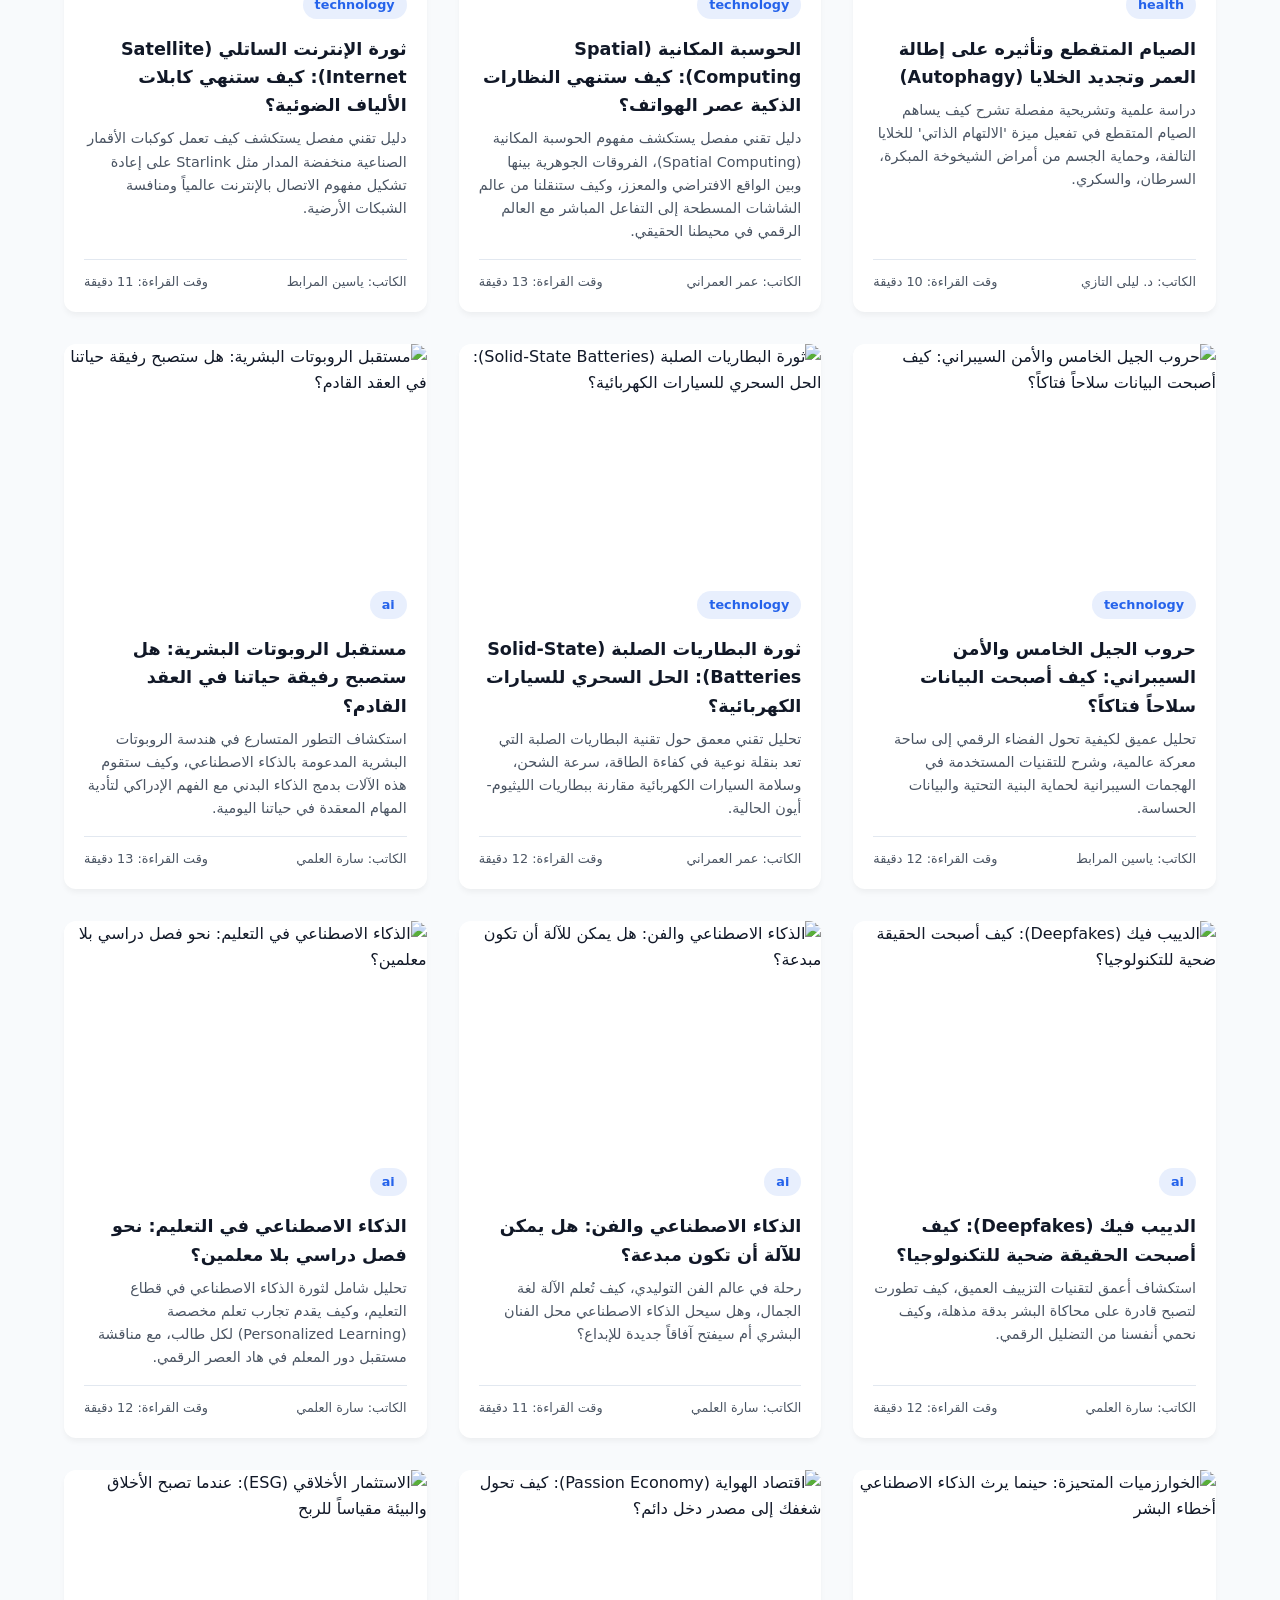
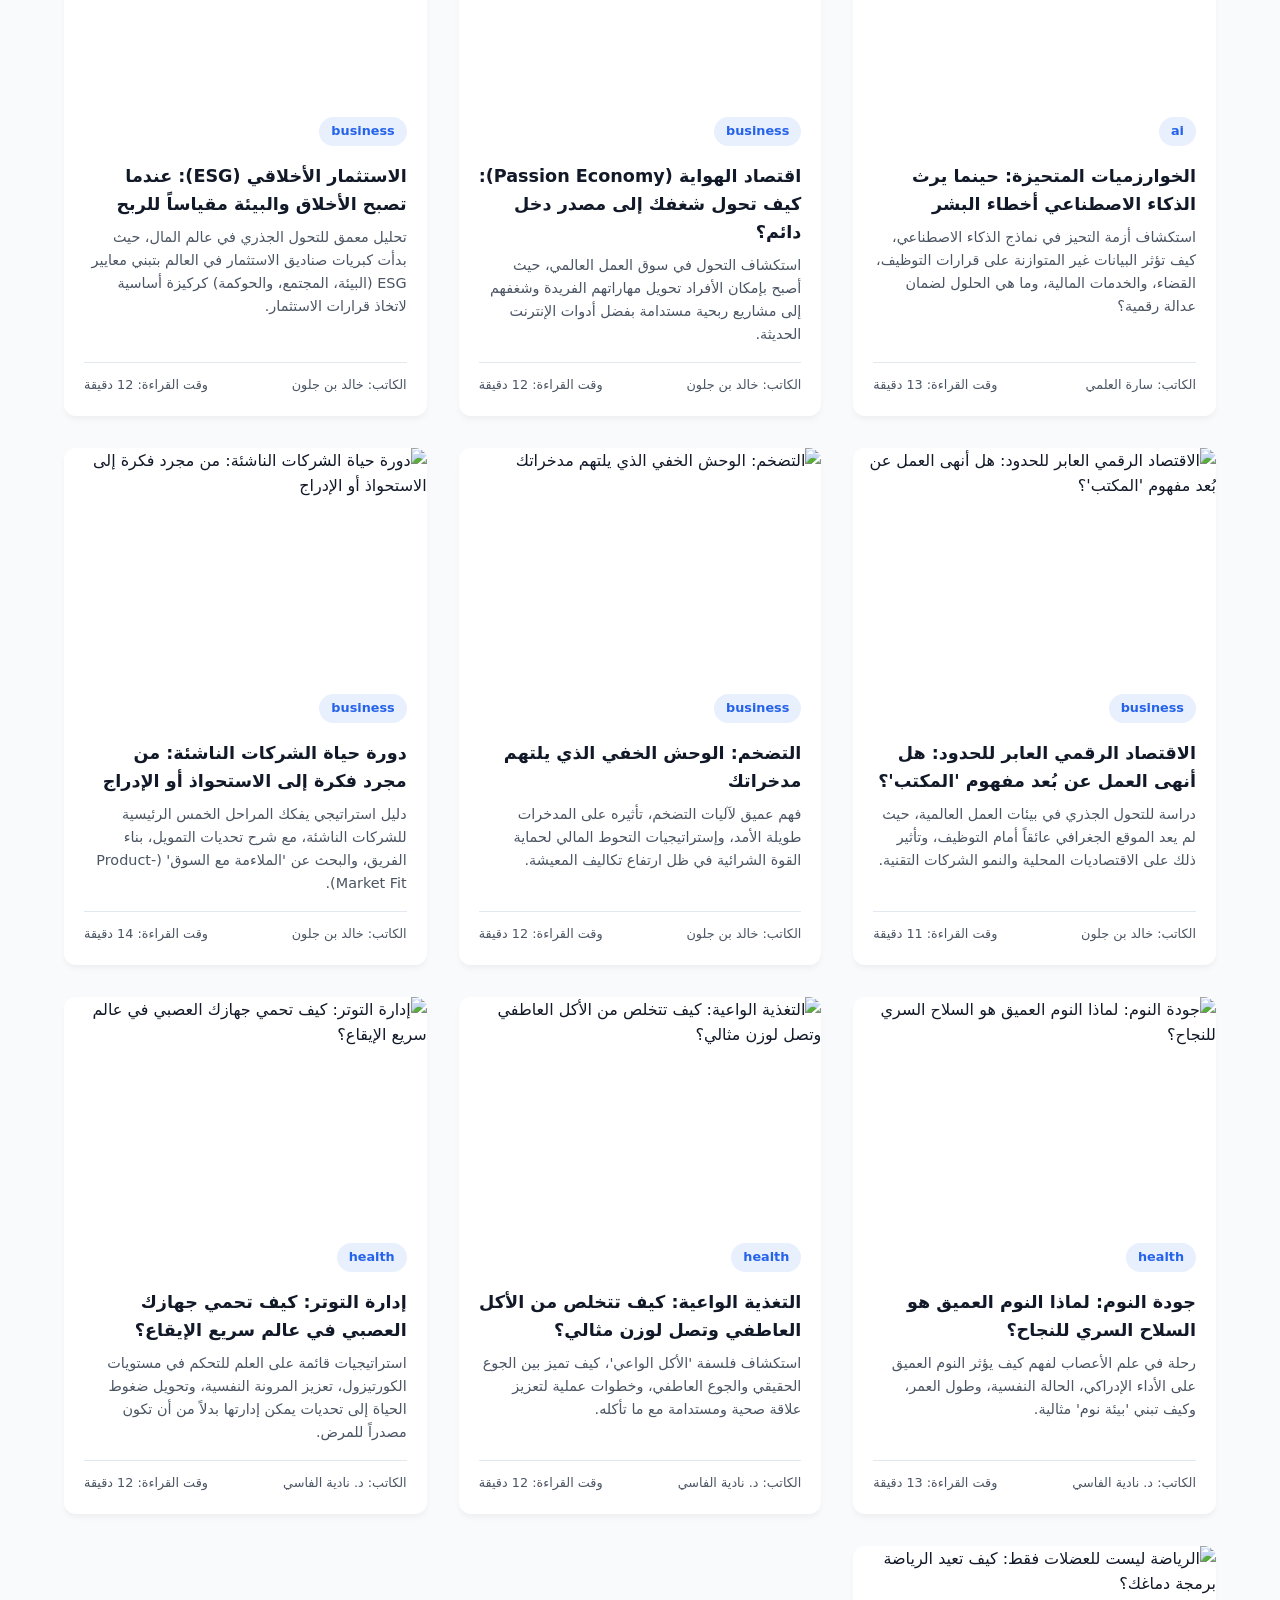
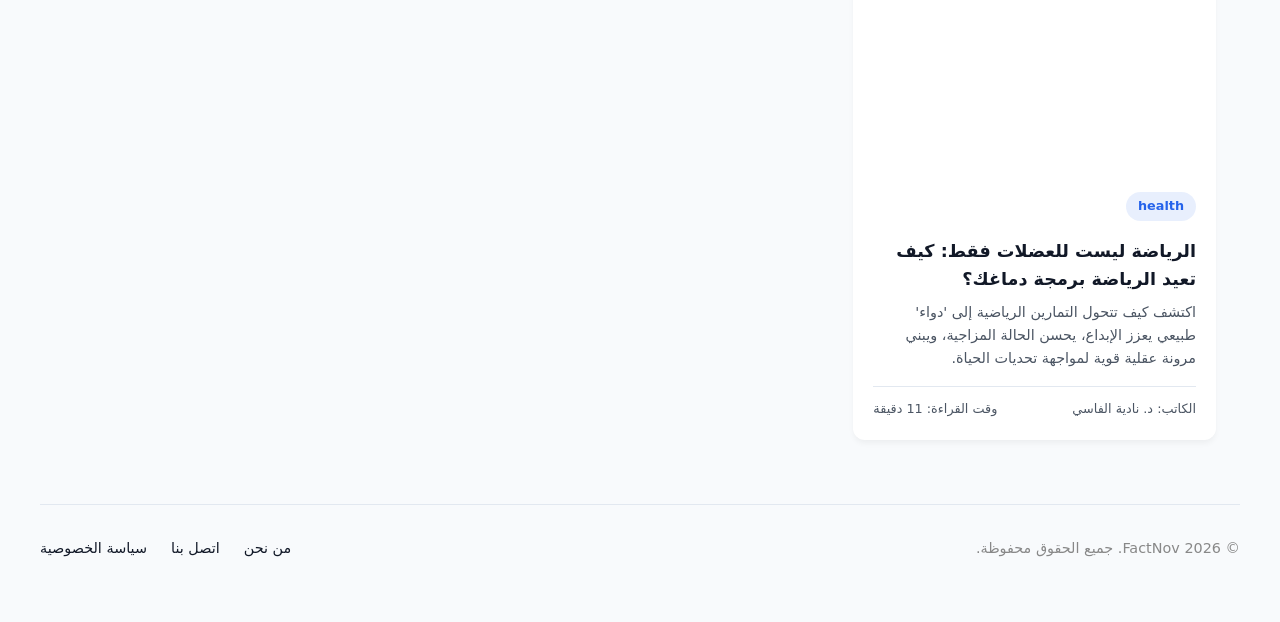
==== commit 2fa73b19: "Initial FactNova website" ====
--- a/index.html
+++ b/index.html
@@ -11,6 +11,7 @@
 </head>
 <body>
   <header>
+    <!--//adshnaaaaaaaaaaaaaaaaaaaaaaaaaaaaaaaaaaaaaaaaaaaaaaaaa-->
     <div class="container header-inner">
       <script>
   atOptions = {
@@ -21,16 +22,8 @@
     'params' : {}
   };
 </script>
-<script src="https://www.highperformanceformat.com/374a60ede88dad103ca5ffb958645647/invoke.js"></script>
-
-      <div class="logo-wrapper" style="display: flex; align-items: center; gap: 8px;">
-        <a href="index.html" class="back-home-btn" aria-label="الرجوع للرئيسية">
-          <svg xmlns="http://www.w3.org/2000/svg" width="20" height="20" viewBox="0 0 24 24" fill="none" stroke="currentColor" stroke-width="2.5" stroke-linecap="round" stroke-linejoin="round" style="transform: rotate(180deg);">
-            <line x1="19" y1="12" x2="5" y2="12"></line>
-            <polyline points="12 19 5 12 12 5"></polyline>
-          </svg>
-        </a>
-        <a href="index.html" class="logo">Fact<span>Nov</span></a>
+<div class="logo-wrapper" style="display: flex; align-items: center; gap: 8px;">
+      <a href="index.html" class="logo">Fact<span>Nov</span></a>
       </div>
       
       <nav class="main-nav" id="main-nav">
@@ -126,11 +119,9 @@
             // إضافة الإعلان بعد كل 5 مقالات
             // إضافة الإعلان بعد كل 5 مقالات
 if ((index + 1) % 5 === 0) {
+  <!-- //hnaaaa ads hnaaaaaaaaaaaaaaaaaaaaaaaaaaaaaaaaaaaaaaaaaaaaaaa fostha-->
   const adHTML = `
-    <div class="ad-container" style="text-align: center; margin: 20px 0; width: 100%;">
-       <script async="async" data-cfasync="false" src="https://pl30406455.effectivecpmnetwork.com/f1ea70a226eca110d7b804890f40b290/invoke.js"><\/script>
-<div id="container-f1ea70a226eca110d7b804890f40b290"></div>
-    </div>
+   
   `;
   gridTarget.insertAdjacentHTML('beforeend', adHTML);
 }
@@ -163,8 +154,7 @@
     'params' : {}
   };
 </script>
-<script src="https://www.highperformanceformat.com/e23e4ba9f1f85d1d54d36d4e20bc1094/invoke.js"></script>
-
+<!--hna adssssssssssssssssssssssssssssssss-->
 </div>
   <style>
     /* تنسيق روابط الفوتر مع التفاعل */
@@ -189,8 +179,6 @@
       }
     }
   </style>
-  <script src="https://pl30406452.effectivecpmnetwork.com/a4/bc/1c/a4bc1c97108eec4d9f546ca31b149c77.js"></script>
-<script src="https://pl30406453.effectivecpmnetwork.com/a0/9d/2d/a09d2d2cc92f344b801cc4735961b0c4.js"></script>
-
+  <!--hna addddddddddddddddddddddddddddddd 222222222222-->
 </body>
 </html>
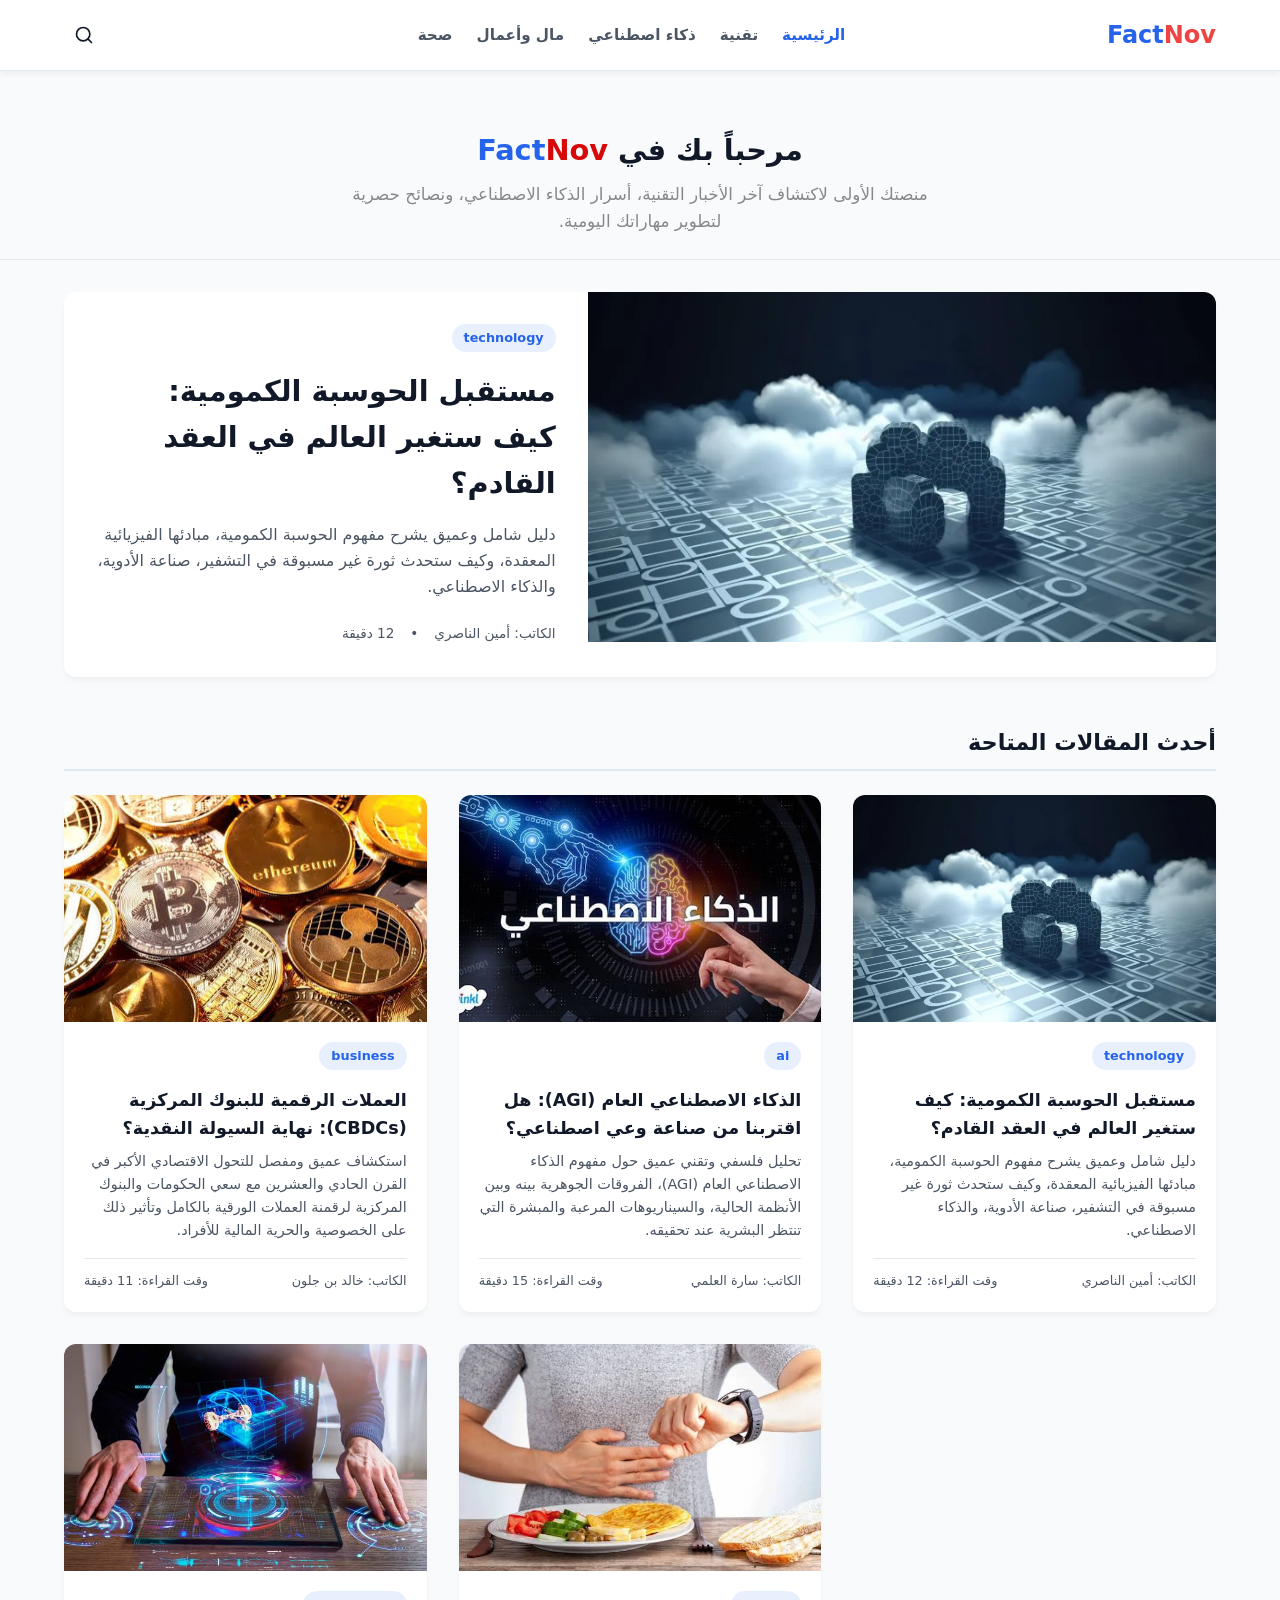
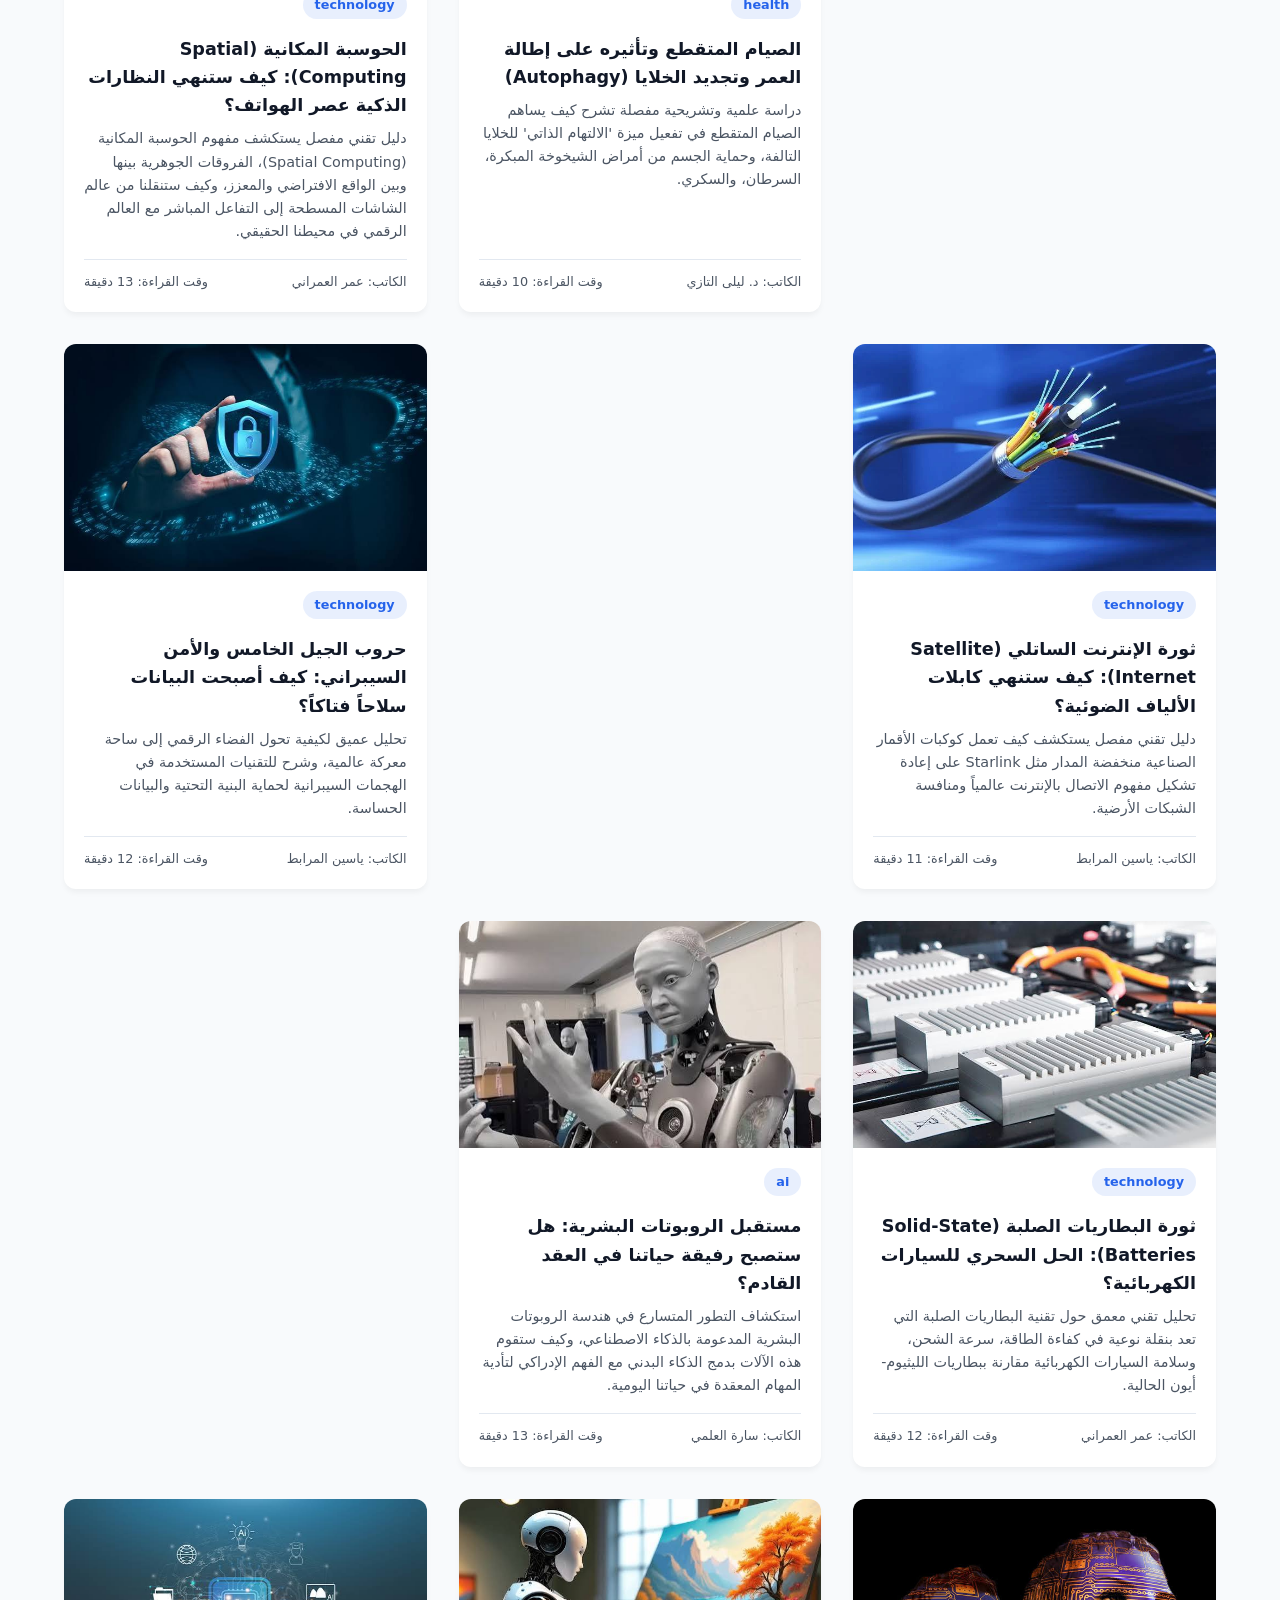
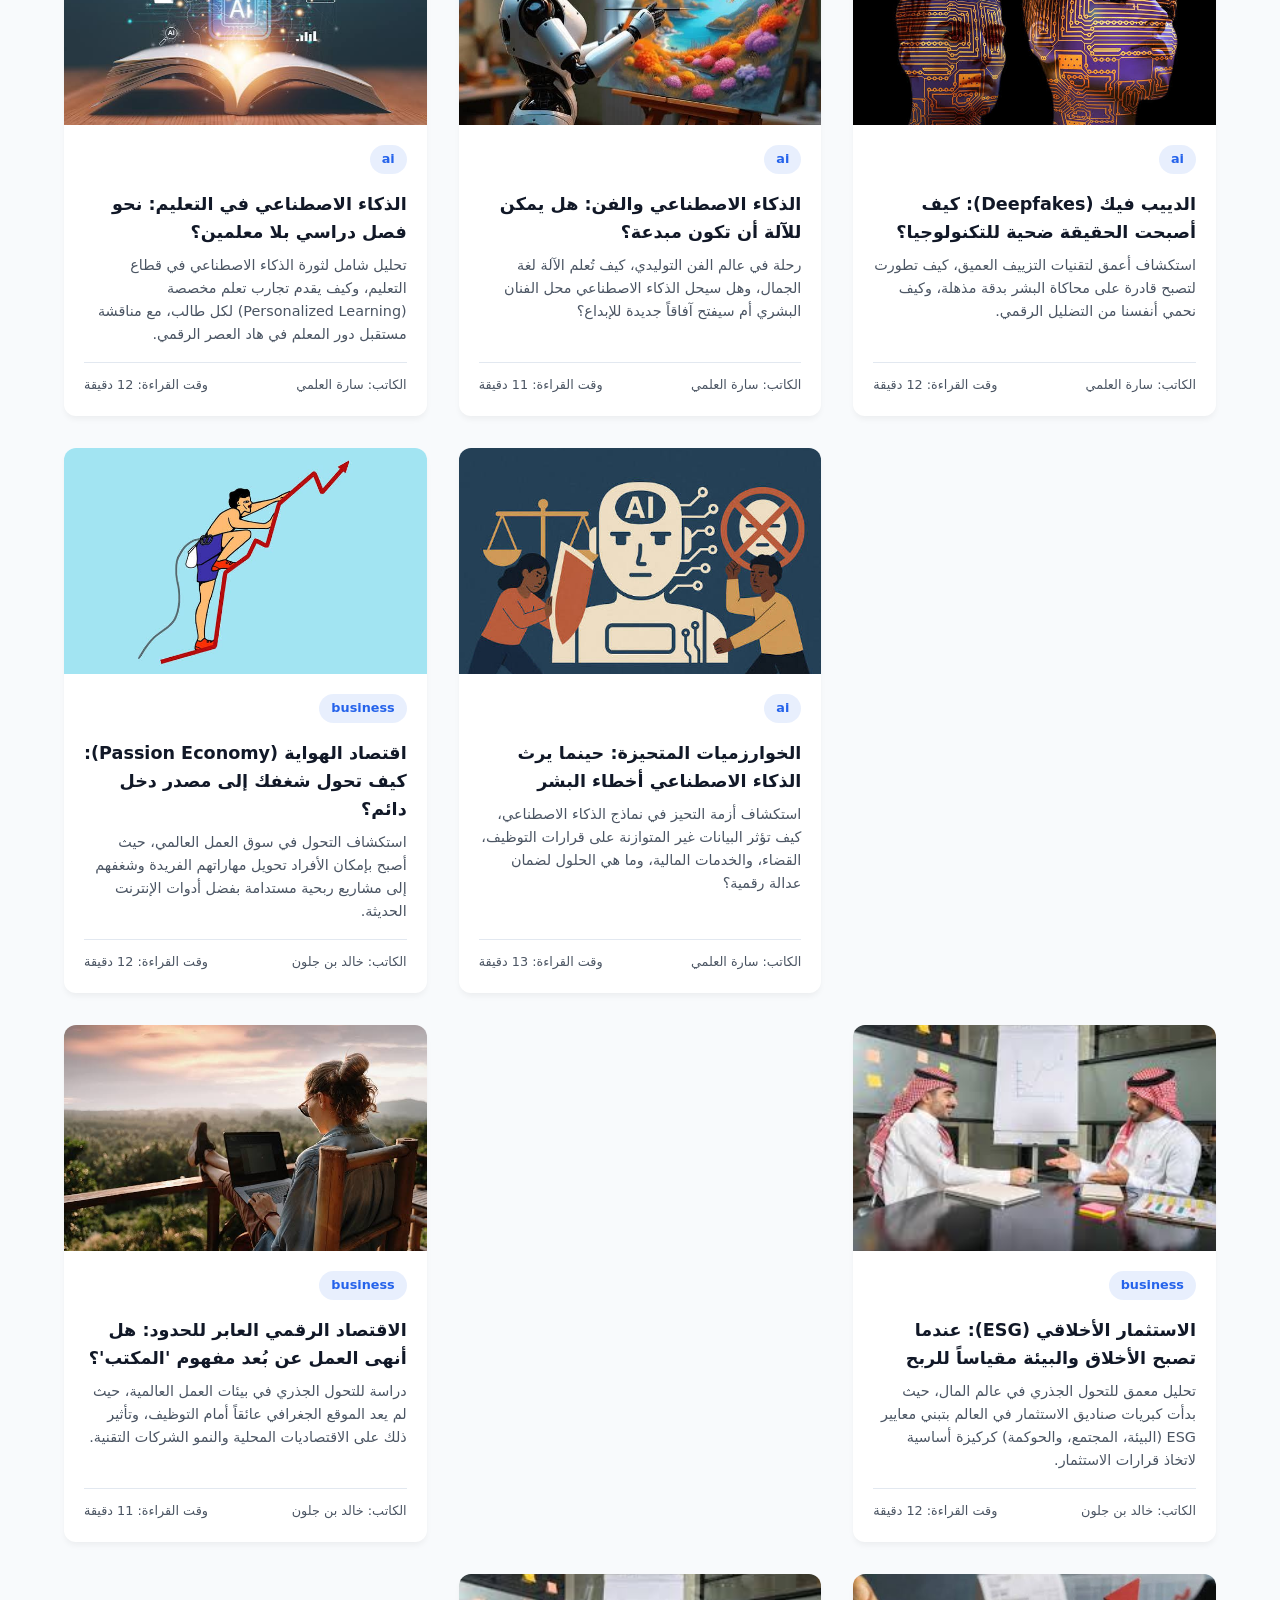
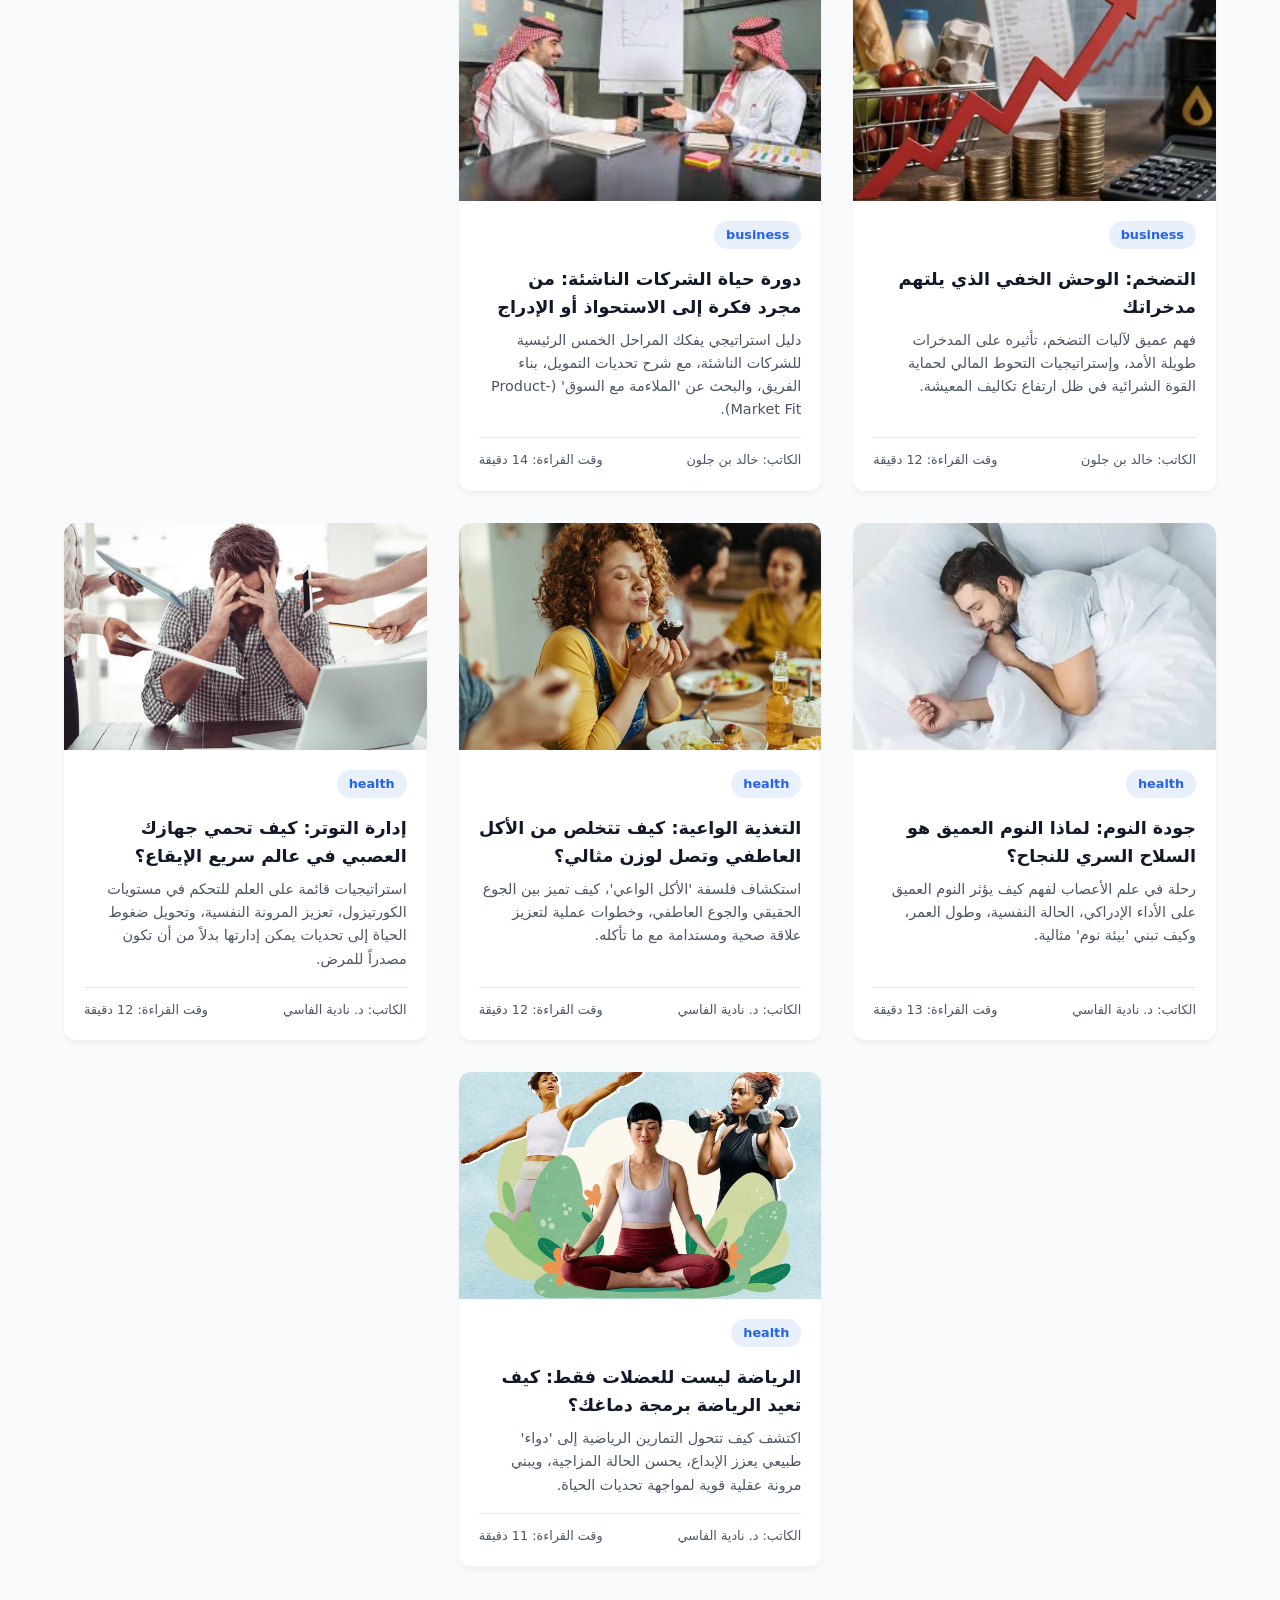
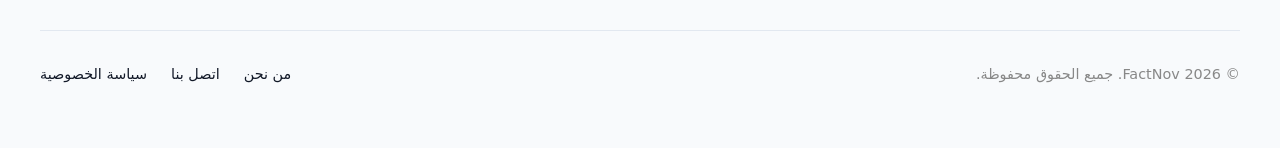
==== commit c32241cc: "Update website" ====
--- a/index.html
+++ b/index.html
@@ -48,6 +48,19 @@
       </div>
     </div>
   </header>
+  <div>
+
+    <script>
+  atOptions = {
+    'key' : 'ec2098384f53b8435ef3a82f7a2e450f',
+    'format' : 'iframe',
+    'height' : 250,
+    'width' : 300,
+    'params' : {}
+  };
+</script>
+<script src="https://www.highrevenueformat.com/ec2098384f53b8435ef3a82f7a2e450f/invoke.js"></script>
+  </div>
 <div class="site-intro-box" style="margin-top: 2rem; margin-bottom: 2rem; text-align: center; padding: 1.5rem; border-bottom: 1px solid var(--border-color);">
     <h2 style="font-size: 1.8rem; font-weight: 800; color: var(--text-color); margin-bottom: 0.5rem;">مرحباً بك في <span style="color: var(--primary);">Fact</span><span style="color: #d90808;">Nov</span></h2>
     <p style="font-size: 1.05rem; color: var(--text-muted-color, #888); max-width: 600px; margin: 0 auto; line-height: 1.6;">
@@ -118,12 +131,35 @@
 
             // إضافة الإعلان بعد كل 5 مقالات
             // إضافة الإعلان بعد كل 5 مقالات
-if ((index + 1) % 5 === 0) {
-  <!-- //hnaaaa ads hnaaaaaaaaaaaaaaaaaaaaaaaaaaaaaaaaaaaaaaaaaaaaaaa fostha-->
-  const adHTML = `
-   
+          if ((index + 1) % 3 === 0) {
+
+  const adContainer = document.createElement('div');
+  adContainer.className = 'ad-container';
+
+  const adScript = document.createElement('script');
+
+  adScript.type = 'text/javascript';
+
+  adScript.innerHTML = `
+    atOptions = {
+      'key' : 'ec2098384f53b8435ef3a82f7a2e450f',
+      'format' : 'iframe',
+      'height' : 250,
+      'width' : 300,
+      'params' : {}
+    };
   `;
-  gridTarget.insertAdjacentHTML('beforeend', adHTML);
+
+  const invokeScript = document.createElement('script');
+
+  invokeScript.type = 'text/javascript';
+  invokeScript.src =
+    'https://www.highrevenueformat.com/ec2098384f53b8435ef3a82f7a2e450f/invoke.js';
+
+  adContainer.appendChild(adScript);
+  adContainer.appendChild(invokeScript);
+
+  gridTarget.appendChild(adContainer);
 }
           });
         }
@@ -179,6 +215,7 @@
       }
     }
   </style>
-  <!--hna addddddddddddddddddddddddddddddd 222222222222-->
+  <script async="async" data-cfasync="false" src="https://pl31461786.profitableratecpmnetwork.com/14ec2915b760041d104dea04f66f8e1c/invoke.js"></script>
+<div id="container-14ec2915b760041d104dea04f66f8e1c"></div>
 </body>
 </html>
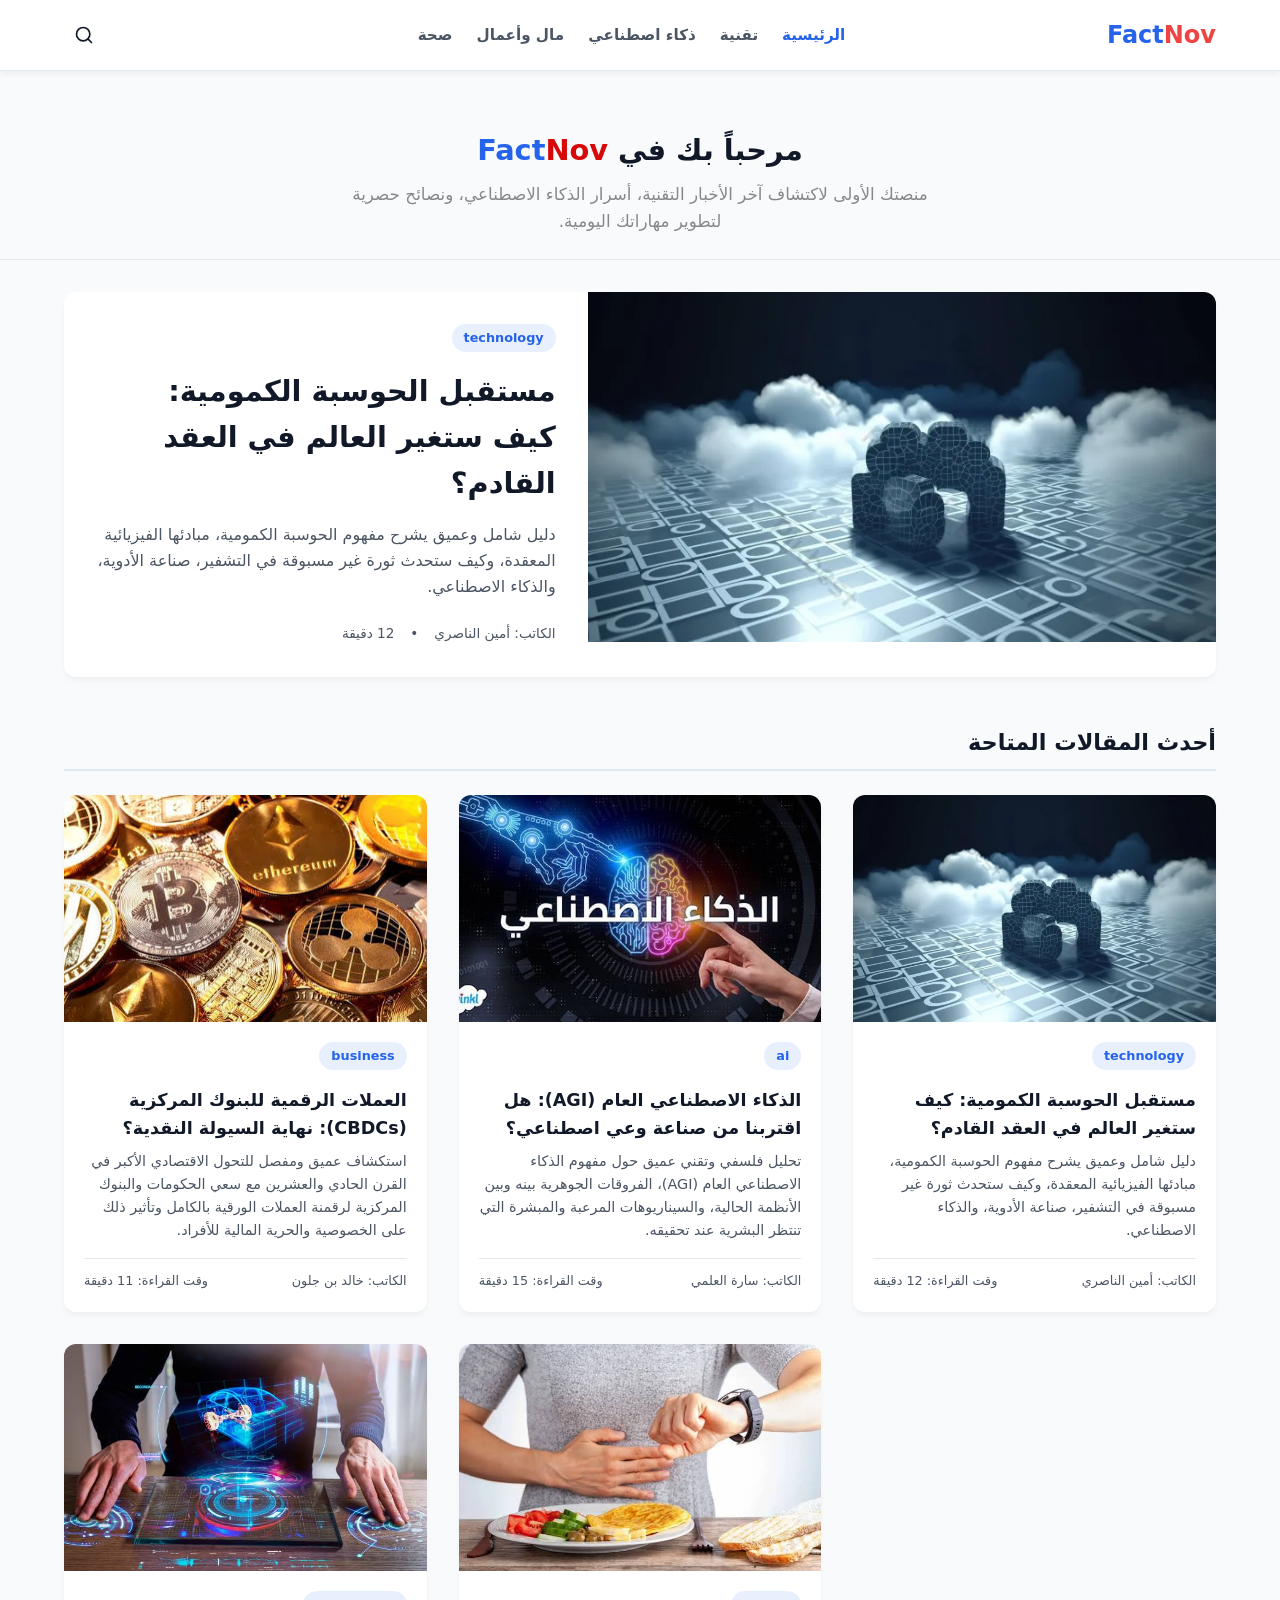
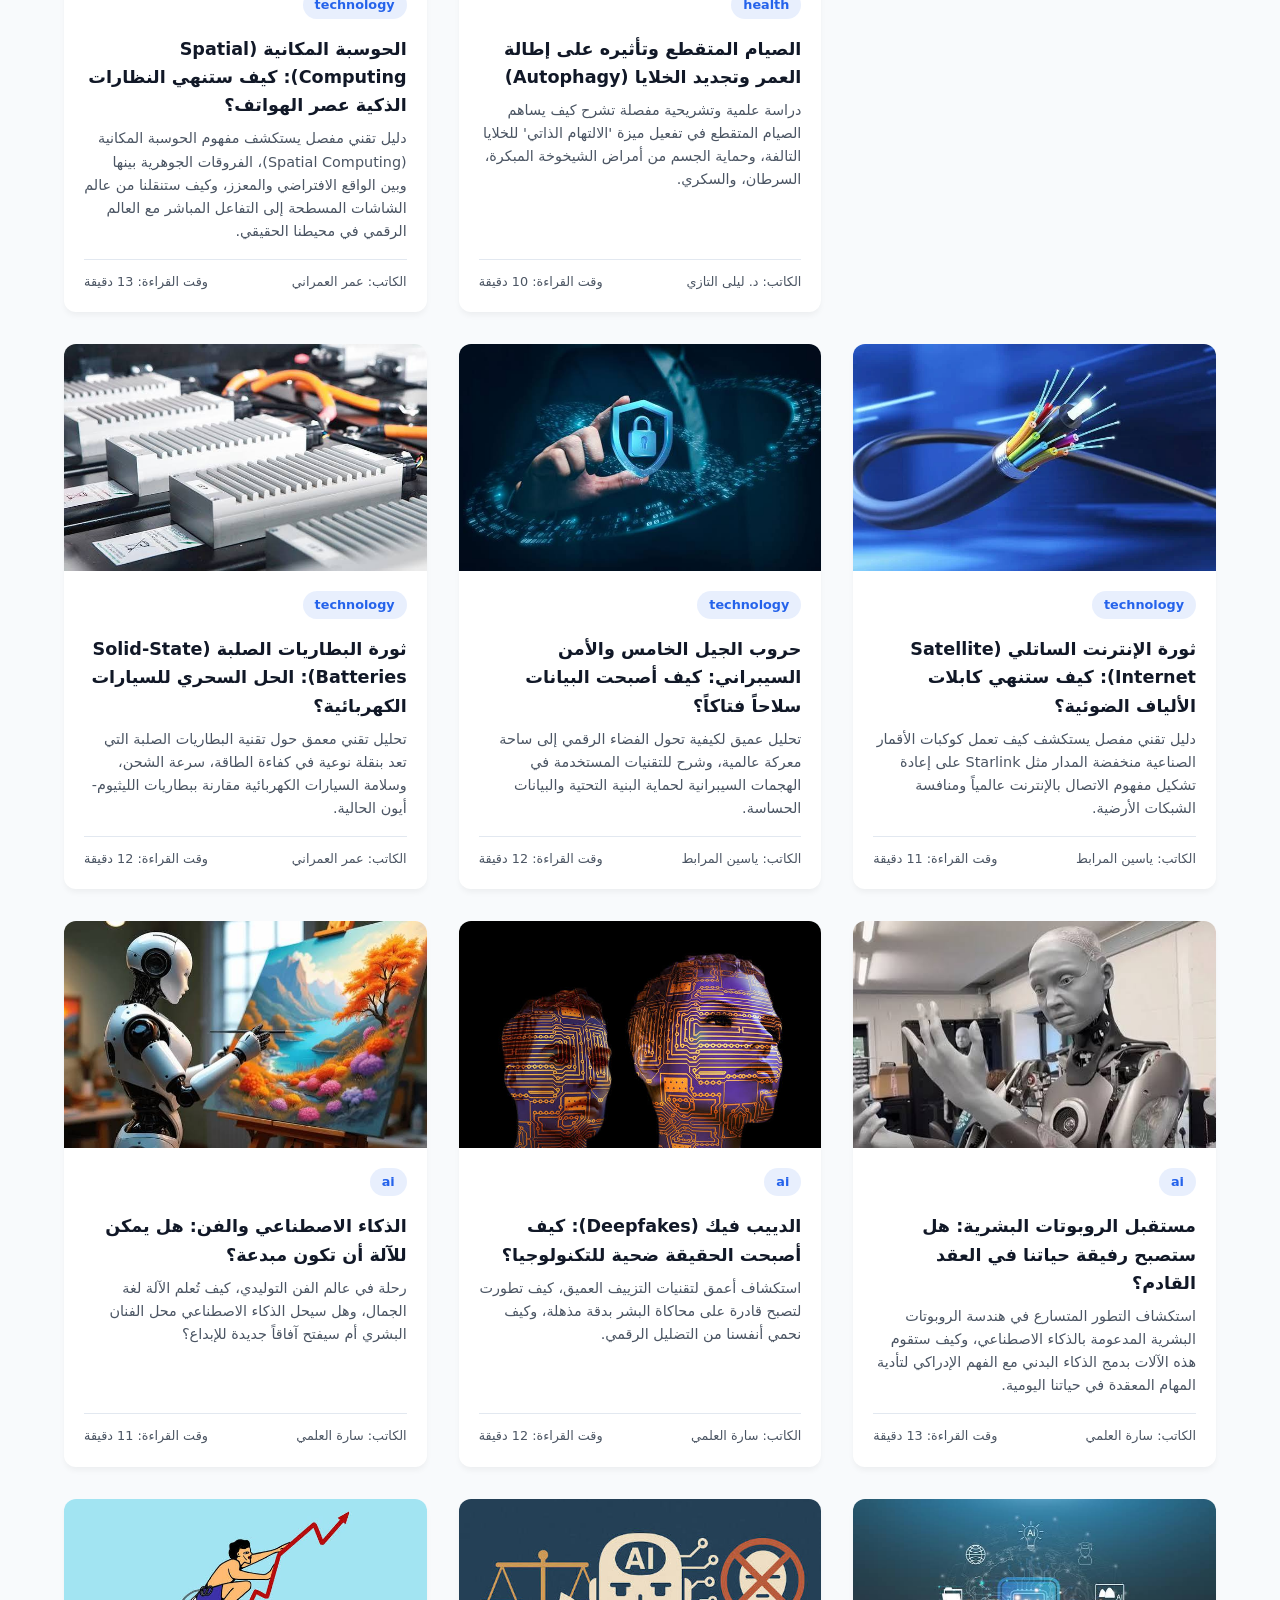
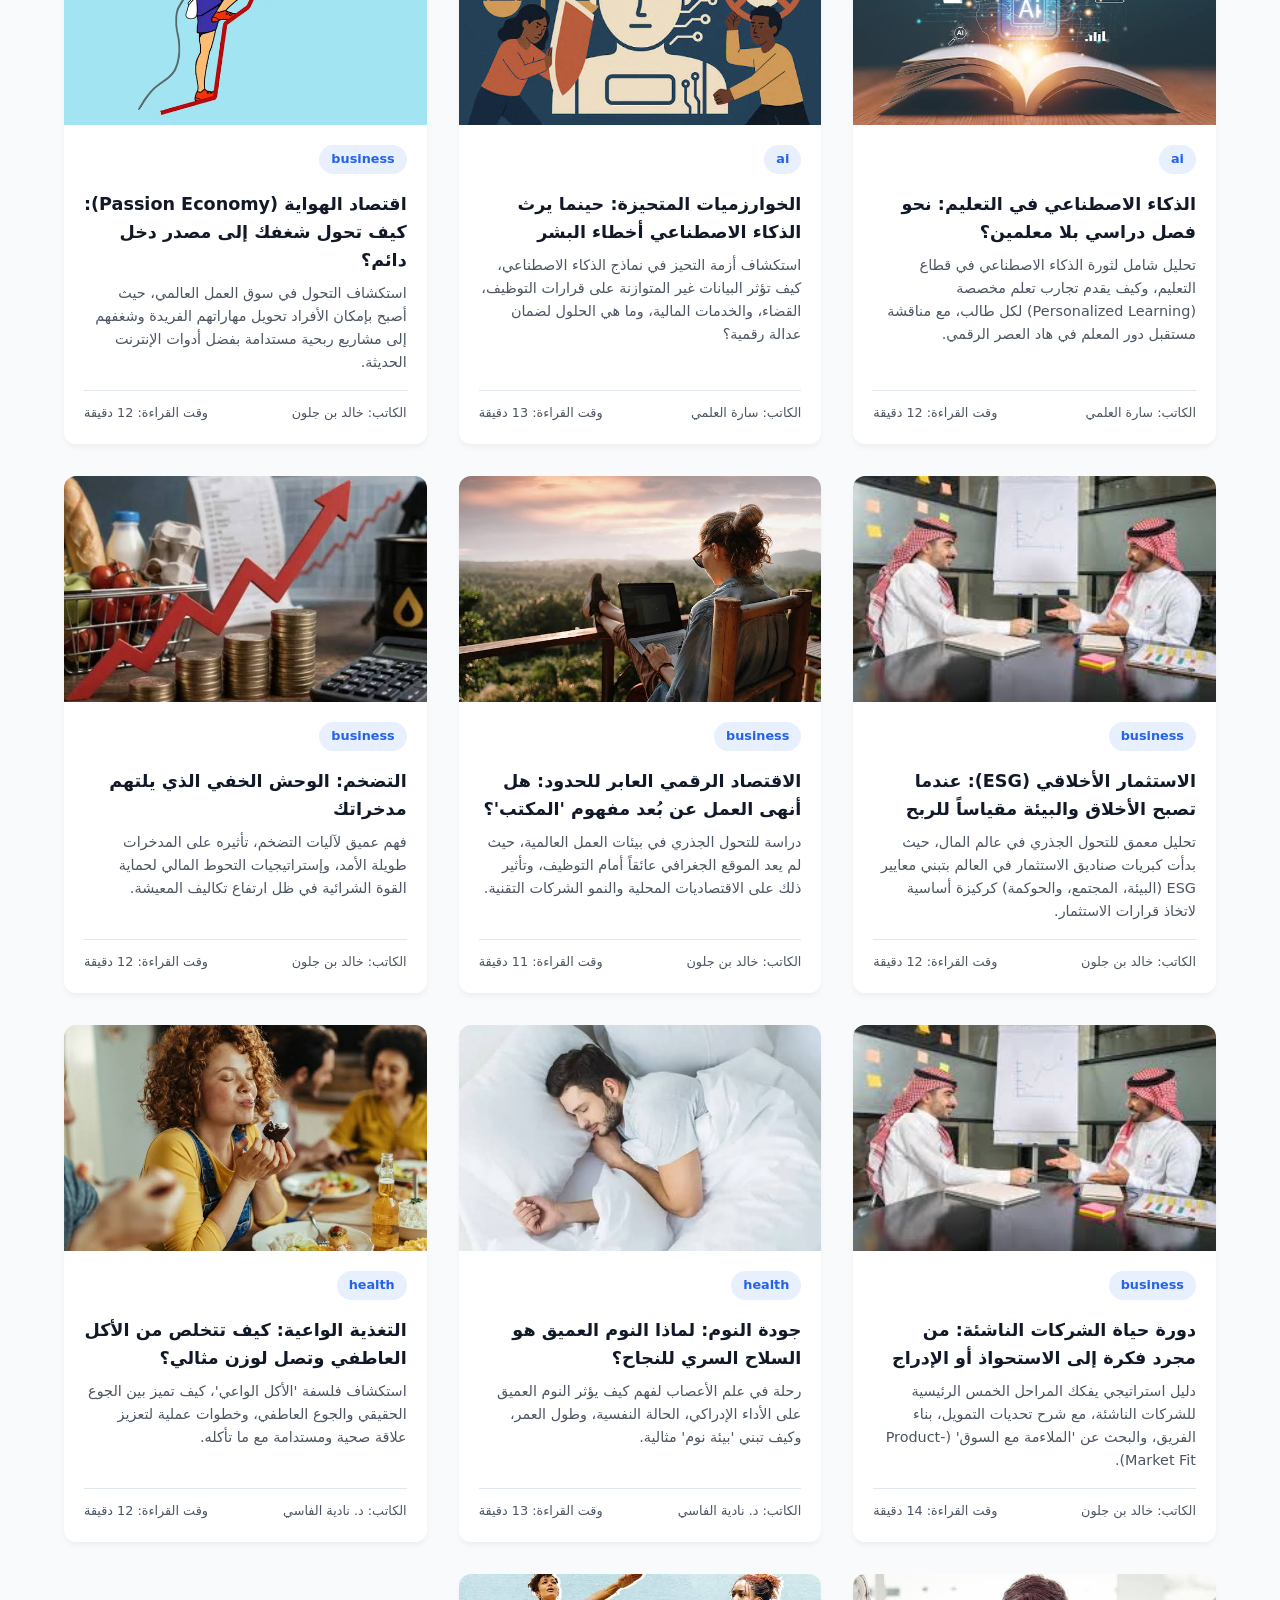
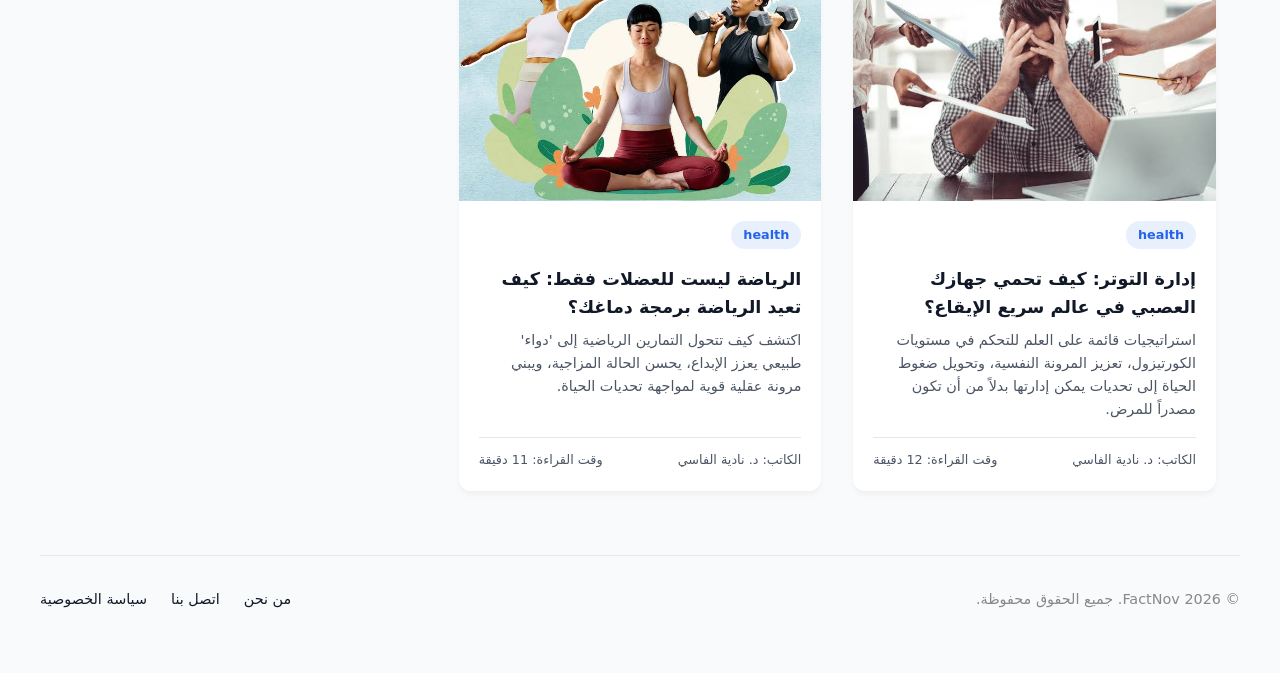
==== commit 44299011: "update website" ====
--- a/index.html
+++ b/index.html
@@ -8,6 +8,7 @@
   <link rel="stylesheet" href="assets/css/responsive.css">
   <link rel="stylesheet" href="assets/css/dark.css">
   <link rel="stylesheet" href="assets/css/animations.css">
+  
 </head>
 <body>
   <header>
@@ -131,16 +132,31 @@
 
             // إضافة الإعلان بعد كل 5 مقالات
             // إضافة الإعلان بعد كل 5 مقالات
-          if ((index + 1) % 3 === 0) {
+         // ===============================
+// ADS
+// ===============================
+
+
+// ================================
+// ADS - FactNova
+// ================================
+
+// بعد المقال 3 → Ad 1 (300x250)
+if ((index + 1) === 3) {
 
   const adContainer = document.createElement('div');
-  adContainer.className = 'ad-container';
-
-  const adScript = document.createElement('script');
-
-  adScript.type = 'text/javascript';
-
-  adScript.innerHTML = `
+
+  adContainer.style.width = '100%';
+  adContainer.style.minHeight = '250px';
+  adContainer.style.margin = '30px auto';
+  adContainer.style.display = 'flex';
+  adContainer.style.justifyContent = 'center';
+  adContainer.style.alignItems = 'center';
+  adContainer.style.overflow = 'hidden';
+
+  const optionsScript = document.createElement('script');
+
+  optionsScript.textContent = `
     atOptions = {
       'key' : 'ec2098384f53b8435ef3a82f7a2e450f',
       'format' : 'iframe',
@@ -150,17 +166,18 @@
     };
   `;
 
-  const invokeScript = document.createElement('script');
-
-  invokeScript.type = 'text/javascript';
-  invokeScript.src =
+  const adScript = document.createElement('script');
+
+  adScript.src =
     'https://www.highrevenueformat.com/ec2098384f53b8435ef3a82f7a2e450f/invoke.js';
 
+  adContainer.appendChild(optionsScript);
   adContainer.appendChild(adScript);
-  adContainer.appendChild(invokeScript);
 
   gridTarget.appendChild(adContainer);
 }
+
+
           });
         }
       } catch (error) {
@@ -217,5 +234,7 @@
   </style>
   <script async="async" data-cfasync="false" src="https://pl31461786.profitableratecpmnetwork.com/14ec2915b760041d104dea04f66f8e1c/invoke.js"></script>
 <div id="container-14ec2915b760041d104dea04f66f8e1c"></div>
+
+<script src="https://pl31461785.profitableratecpmnetwork.com/2a/f1/df/2af1df63177880adee340120ae41ea7f.js"></script>
 </body>
 </html>
